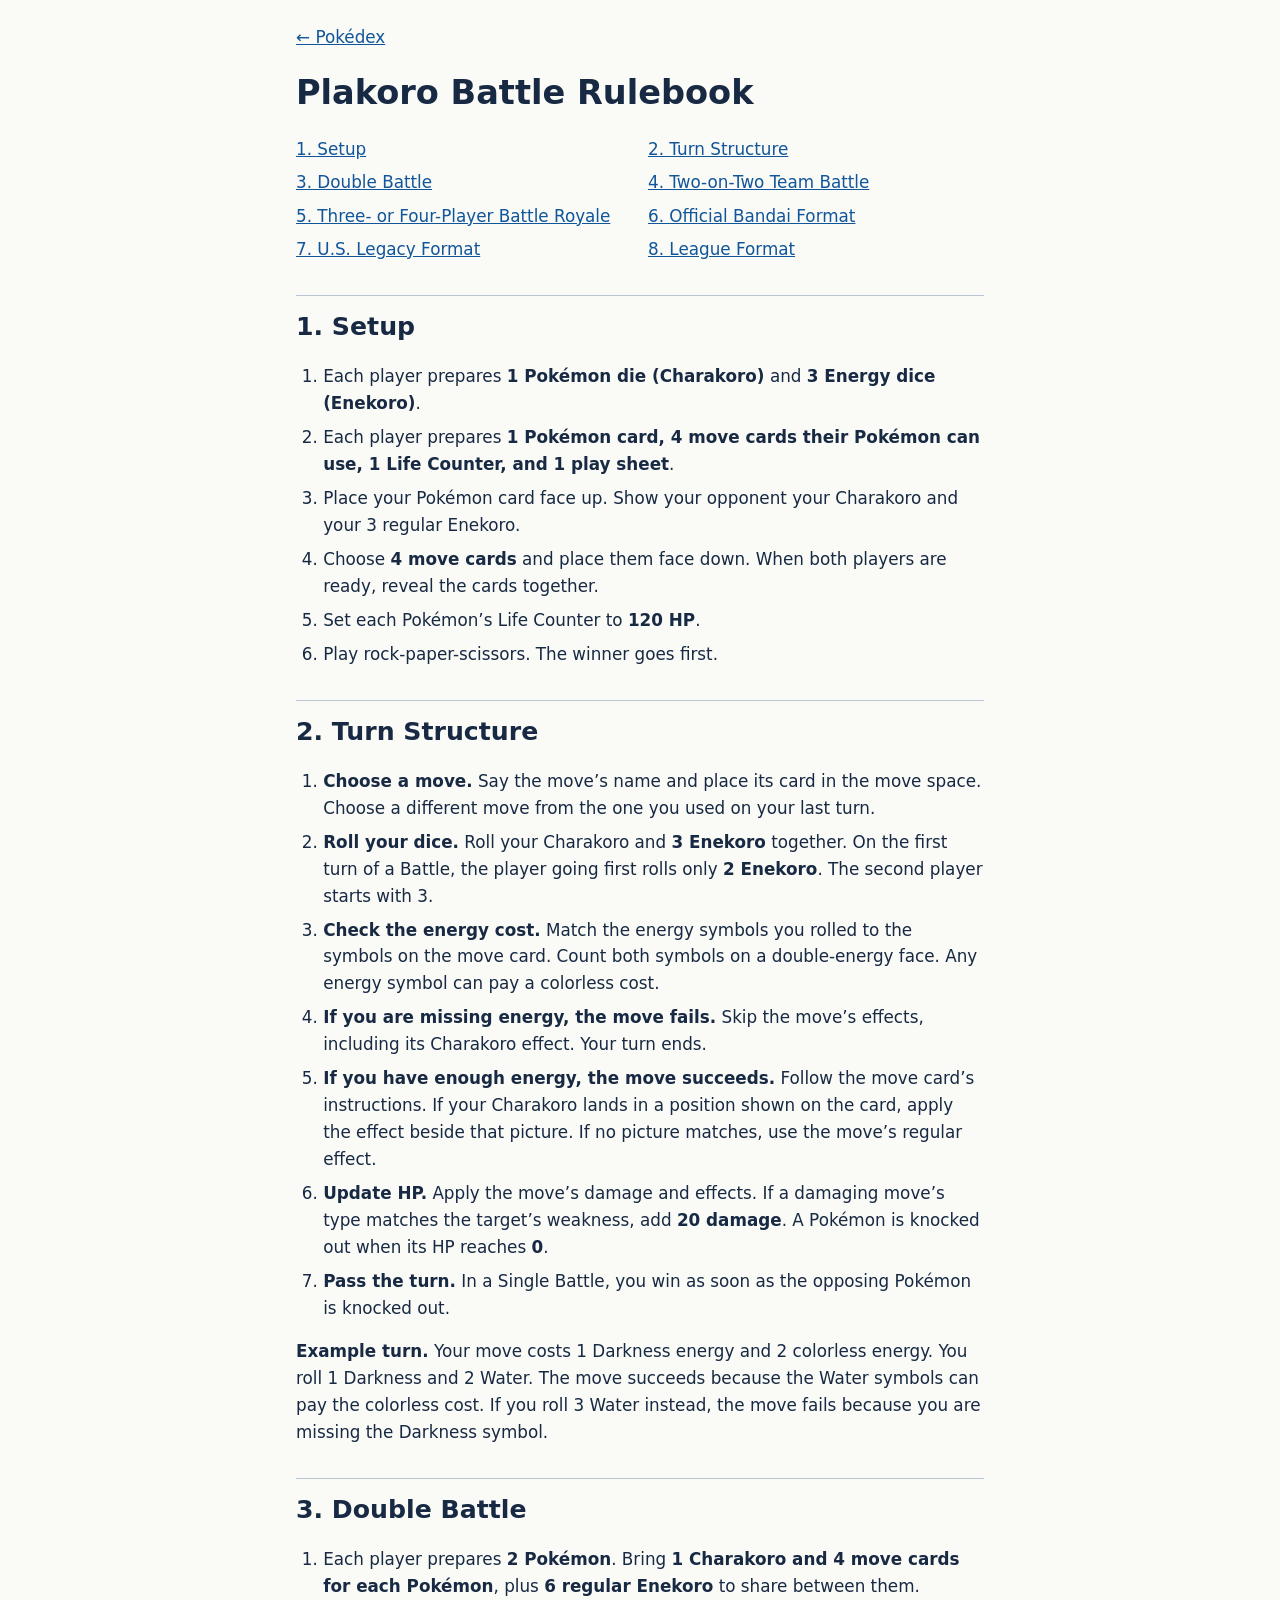
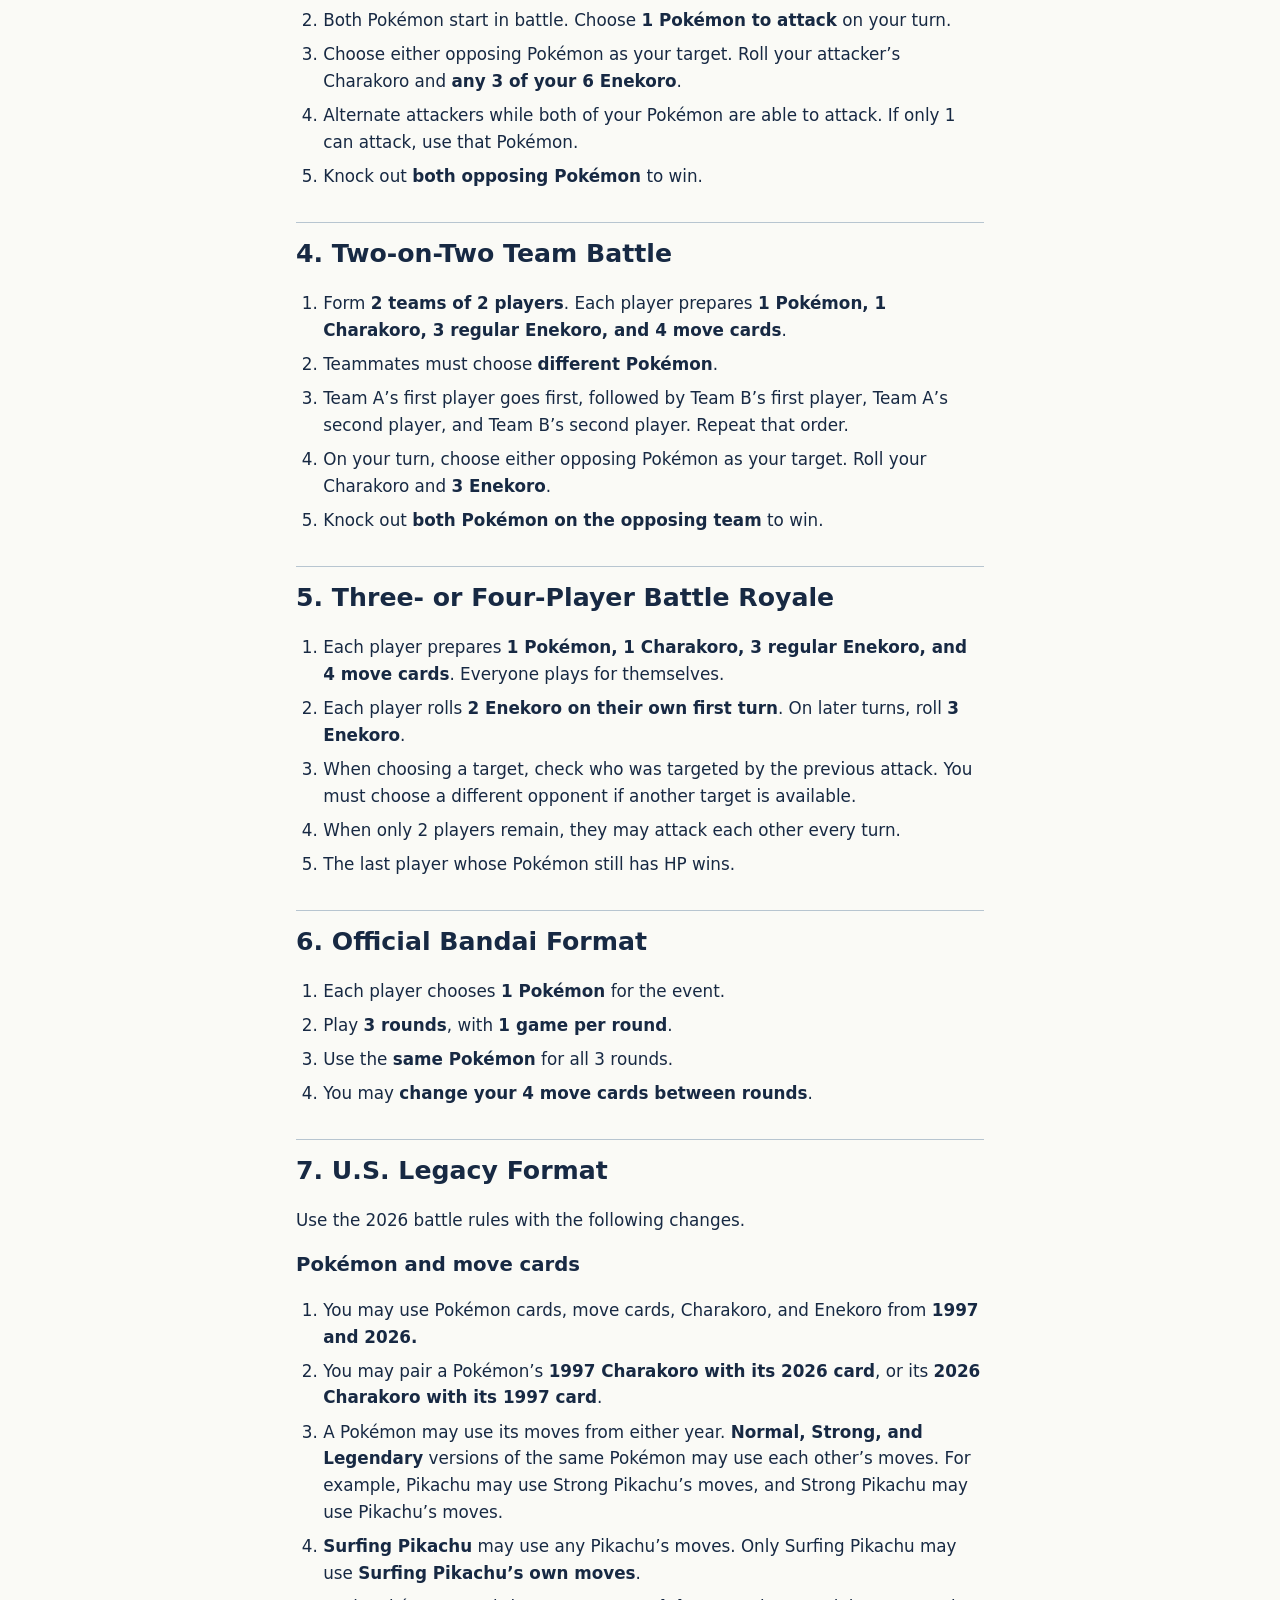
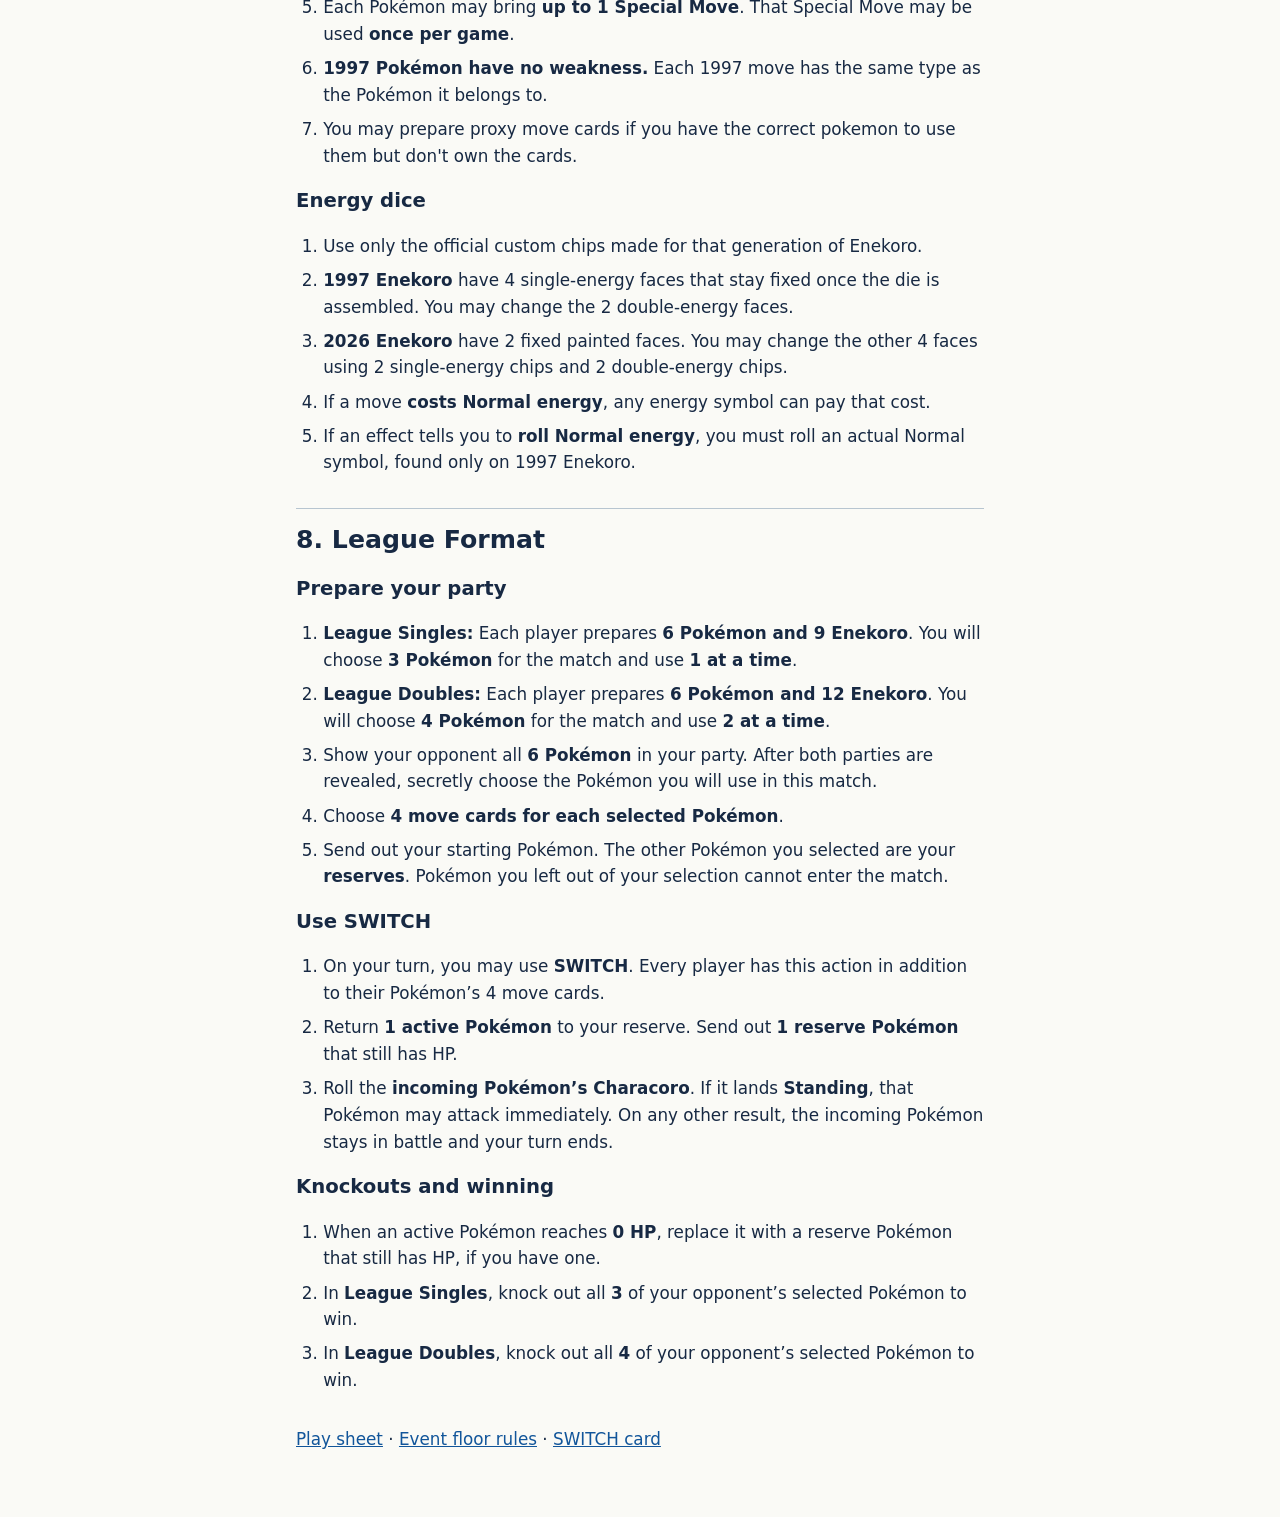
==== rules.html @ 81e7635b "Publish the edited Plakoro Battle Rulebook" ====
<!doctype html>
<html lang="en"><head><meta charset="utf-8"><meta name="viewport" content="width=device-width,initial-scale=1"><title>Plakoro Battle Rulebook</title>
<style>*{box-sizing:border-box}body{margin:0;color:#172943;background:#fafaf6;font:1.05rem/1.6 system-ui,sans-serif}main{max-width:48rem;margin:auto;padding:1.5rem clamp(1rem,4vw,2.5rem) 4rem}a{color:#11559a}nav{display:grid;grid-template-columns:repeat(auto-fit,minmax(14rem,1fr));gap:.4rem 1rem}h1,h2,h3{line-height:1.2}h2{border-top:1px solid #b7c5d0;padding-top:1rem;margin-top:2rem}ol{padding-left:1.7rem}li{margin:.45rem 0}footer{margin-top:2rem}</style></head><body><main>
<a href="./">← Pokédex</a>
<h1>Plakoro Battle Rulebook</h1>
<nav aria-label="Contents"><a href="#setup">1. Setup</a>
<a href="#turn">2. Turn Structure</a>
<a href="#double">3. Double Battle</a>
<a href="#team">4. Two-on-Two Team Battle</a>
<a href="#royale">5. Three- or Four-Player Battle Royale</a>
<a href="#official">6. Official Bandai Format</a>
<a href="#legacy">7. U.S. Legacy Format</a>
<a href="#league">8. League Format</a></nav>
<h2 id="setup">1. Setup</h2>
<ol>
<li>Each player prepares <strong>1 Pokémon die (Charakoro)</strong> and <strong>3 Energy dice (Enekoro)</strong>.</li>
<li>Each player prepares <strong>1 Pokémon card, 4 move cards their Pokémon can use, 1 Life Counter, and 1 play sheet</strong>.</li>
<li>Place your Pokémon card face up. Show your opponent your Charakoro and your 3 regular Enekoro.</li>
<li>Choose <strong>4 move cards</strong> and place them face down. When both players are ready, reveal the cards together.</li>
<li>Set each Pokémon’s Life Counter to <strong>120 HP</strong>.</li>
<li>Play rock-paper-scissors. The winner goes first.</li>
</ol>
<h2 id="turn">2. Turn Structure</h2>
<ol>
<li><strong>Choose a move.</strong> Say the move’s name and place its card in the move space. Choose a different move from the one you used on your last turn.</li>
<li><strong>Roll your dice.</strong> Roll your Charakoro and <strong>3 Enekoro</strong> together. On the first turn of a Battle, the player going first rolls only <strong>2 Enekoro</strong>. The second player starts with 3.</li>
<li><strong>Check the energy cost.</strong> Match the energy symbols you rolled to the symbols on the move card. Count both symbols on a double-energy face. Any energy symbol can pay a colorless cost.</li>
<li><strong>If you are missing energy, the move fails.</strong> Skip the move’s effects, including its Charakoro effect. Your turn ends.</li>
<li><strong>If you have enough energy, the move succeeds.</strong> Follow the move card’s instructions. If your Charakoro lands in a position shown on the card, apply the effect beside that picture. If no picture matches, use the move’s regular effect.</li>
<li><strong>Update HP.</strong> Apply the move’s damage and effects. If a damaging move’s type matches the target’s weakness, add <strong>20 damage</strong>. A Pokémon is knocked out when its HP reaches <strong>0</strong>.</li>
<li><strong>Pass the turn.</strong> In a Single Battle, you win as soon as the opposing Pokémon is knocked out.</li>
</ol>
<p><strong>Example turn.</strong> Your move costs 1 Darkness energy and 2 colorless energy. You roll 1 Darkness and 2 Water. The move succeeds because the Water symbols can pay the colorless cost. If you roll 3 Water instead, the move fails because you are missing the Darkness symbol.</p>
<h2 id="double">3. Double Battle</h2>
<ol>
<li>Each player prepares <strong>2 Pokémon</strong>. Bring <strong>1 Charakoro and 4 move cards for each Pokémon</strong>, plus <strong>6 regular Enekoro</strong> to share between them.</li>
<li>Both Pokémon start in battle. Choose <strong>1 Pokémon to attack</strong> on your turn.</li>
<li>Choose either opposing Pokémon as your target. Roll your attacker’s Charakoro and <strong>any 3 of your 6 Enekoro</strong>.</li>
<li>Alternate attackers while both of your Pokémon are able to attack. If only 1 can attack, use that Pokémon.</li>
<li>Knock out <strong>both opposing Pokémon</strong> to win.</li>
</ol>
<h2 id="team">4. Two-on-Two Team Battle</h2>
<ol>
<li>Form <strong>2 teams of 2 players</strong>. Each player prepares <strong>1 Pokémon, 1 Charakoro, 3 regular Enekoro, and 4 move cards</strong>.</li>
<li>Teammates must choose <strong>different Pokémon</strong>.</li>
<li>Team A’s first player goes first, followed by Team B’s first player, Team A’s second player, and Team B’s second player. Repeat that order.</li>
<li>On your turn, choose either opposing Pokémon as your target. Roll your Charakoro and <strong>3 Enekoro</strong>.</li>
<li>Knock out <strong>both Pokémon on the opposing team</strong> to win.</li>
</ol>
<h2 id="royale">5. Three- or Four-Player Battle Royale</h2>
<ol>
<li>Each player prepares <strong>1 Pokémon, 1 Charakoro, 3 regular Enekoro, and 4 move cards</strong>. Everyone plays for themselves.</li>
<li>Each player rolls <strong>2 Enekoro on their own first turn</strong>. On later turns, roll <strong>3 Enekoro</strong>.</li>
<li>When choosing a target, check who was targeted by the previous attack. You must choose a different opponent if another target is available.</li>
<li>When only 2 players remain, they may attack each other every turn.</li>
<li>The last player whose Pokémon still has HP wins.</li>
</ol>
<h2 id="official">6. Official Bandai Format</h2>
<ol>
<li>Each player chooses <strong>1 Pokémon</strong> for the event.</li>
<li>Play <strong>3 rounds</strong>, with <strong>1 game per round</strong>.</li>
<li>Use the <strong>same Pokémon</strong> for all 3 rounds.</li>
<li>You may <strong>change your 4 move cards between rounds</strong>.</li>
</ol>
<h2 id="legacy">7. U.S. Legacy Format</h2>
<p>Use the 2026 battle rules with the following changes.</p>
<h3>Pokémon and move cards</h3>
<ol>
<li>You may use Pokémon cards, move cards, Charakoro, and Enekoro from <strong>1997 and 2026.</strong></li>
<li>You may pair a Pokémon’s <strong>1997 Charakoro with its 2026 card</strong>, or its <strong>2026 Charakoro with its 1997 card</strong>.</li>
<li>A Pokémon may use its moves from either year. <strong>Normal, Strong, and Legendary</strong> versions of the same Pokémon may use each other’s moves. For example, Pikachu may use Strong Pikachu’s moves, and Strong Pikachu may use Pikachu’s moves.</li>
<li><strong>Surfing Pikachu</strong> may use any Pikachu’s moves. Only Surfing Pikachu may use <strong>Surfing Pikachu’s own moves</strong>.</li>
<li>Each Pokémon may bring <strong>up to 1 Special Move</strong>. That Special Move may be used <strong>once per game</strong>.</li>
<li><strong>1997 Pokémon have no weakness.</strong> Each 1997 move has the same type as the Pokémon it belongs to.</li>
<li>You may prepare proxy move cards if you have the correct pokemon to use them but don't own the cards.</li>
</ol>
<h3>Energy dice</h3>
<ol>
<li>Use only the official custom chips made for that generation of Enekoro.</li>
<li><strong>1997 Enekoro</strong> have 4 single-energy faces that stay fixed once the die is assembled. You may change the 2 double-energy faces.</li>
<li><strong>2026 Enekoro</strong> have 2 fixed painted faces. You may change the other 4 faces using 2 single-energy chips and 2 double-energy chips.</li>
<li>If a move <strong>costs Normal energy</strong>, any energy symbol can pay that cost.</li>
<li>If an effect tells you to <strong>roll Normal energy</strong>, you must roll an actual Normal symbol, found only on 1997 Enekoro.</li>
</ol>
<h2 id="league">8. League Format</h2>
<h3>Prepare your party</h3>
<ol>
<li><strong>League Singles:</strong> Each player prepares <strong>6 Pokémon and 9 Enekoro</strong>. You will choose <strong>3 Pokémon</strong> for the match and use <strong>1 at a time</strong>.</li>
<li><strong>League Doubles:</strong> Each player prepares <strong>6 Pokémon and 12 Enekoro</strong>. You will choose <strong>4 Pokémon</strong> for the match and use <strong>2 at a time</strong>.</li>
<li>Show your opponent all <strong>6 Pokémon</strong> in your party. After both parties are revealed, secretly choose the Pokémon you will use in this match.</li>
<li>Choose <strong>4 move cards for each selected Pokémon</strong>.</li>
<li>Send out your starting Pokémon. The other Pokémon you selected are your <strong>reserves</strong>. Pokémon you left out of your selection cannot enter the match.</li>
</ol>
<h3>Use SWITCH</h3>
<ol>
<li>On your turn, you may use <strong>SWITCH</strong>. Every player has this action in addition to their Pokémon’s 4 move cards.</li>
<li>Return <strong>1 active Pokémon</strong> to your reserve. Send out <strong>1 reserve Pokémon</strong> that still has HP.</li>
<li>Roll the <strong>incoming Pokémon’s Characoro</strong>. If it lands <strong>Standing</strong>, that Pokémon may attack immediately. On any other result, the incoming Pokémon stays in battle and your turn ends.</li>
</ol>
<h3>Knockouts and winning</h3>
<ol>
<li>When an active Pokémon reaches <strong>0 HP</strong>, replace it with a reserve Pokémon that still has HP, if you have one.</li>
<li>In <strong>League Singles</strong>, knock out all <strong>3</strong> of your opponent’s selected Pokémon to win.</li>
<li>In <strong>League Doubles</strong>, knock out all <strong>4</strong> of your opponent’s selected Pokémon to win.</li>
</ol>
<footer><a href="./#rules/basic">Play sheet</a> · <a href="./#rules/event">Event floor rules</a> · <a href="chronicle-cards/1nWuv1-A1ZzIeFDvVi0TprXRMqS_KBGaW.png">SWITCH card</a></footer></main></body></html>
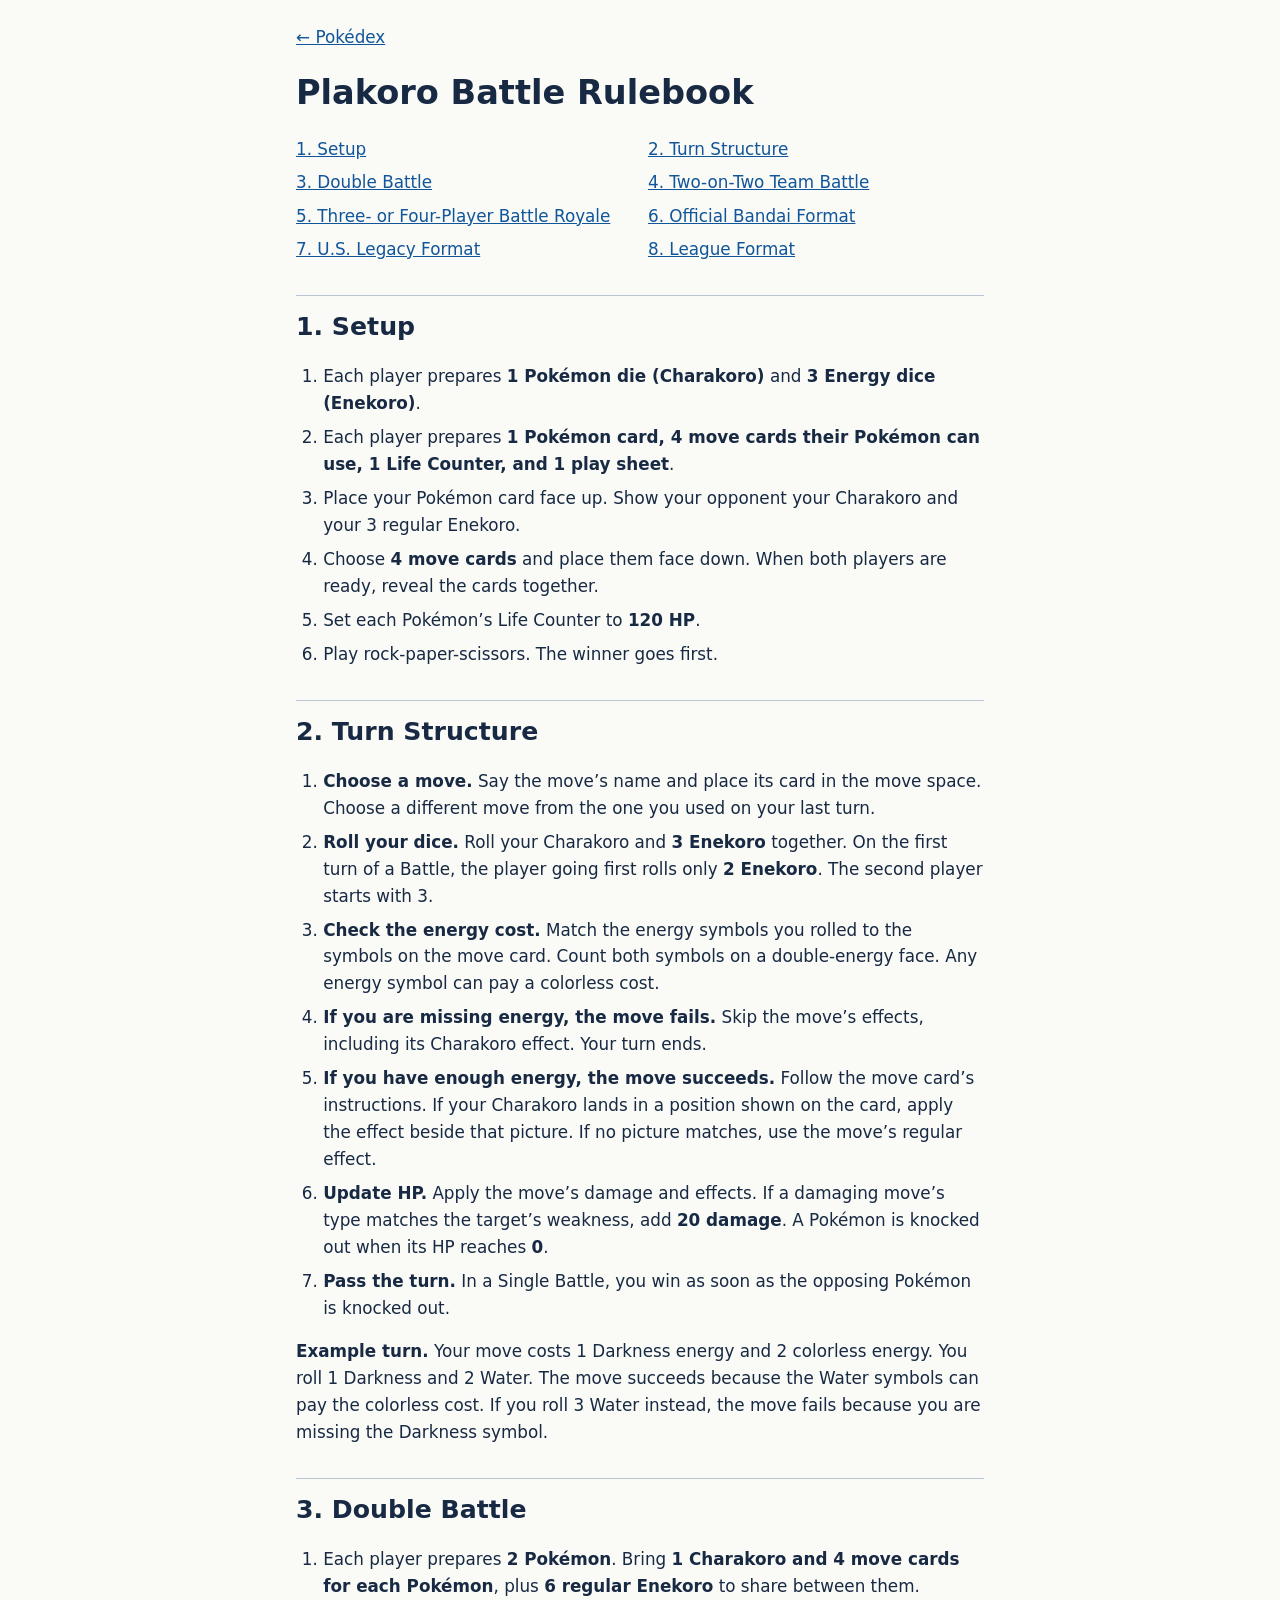
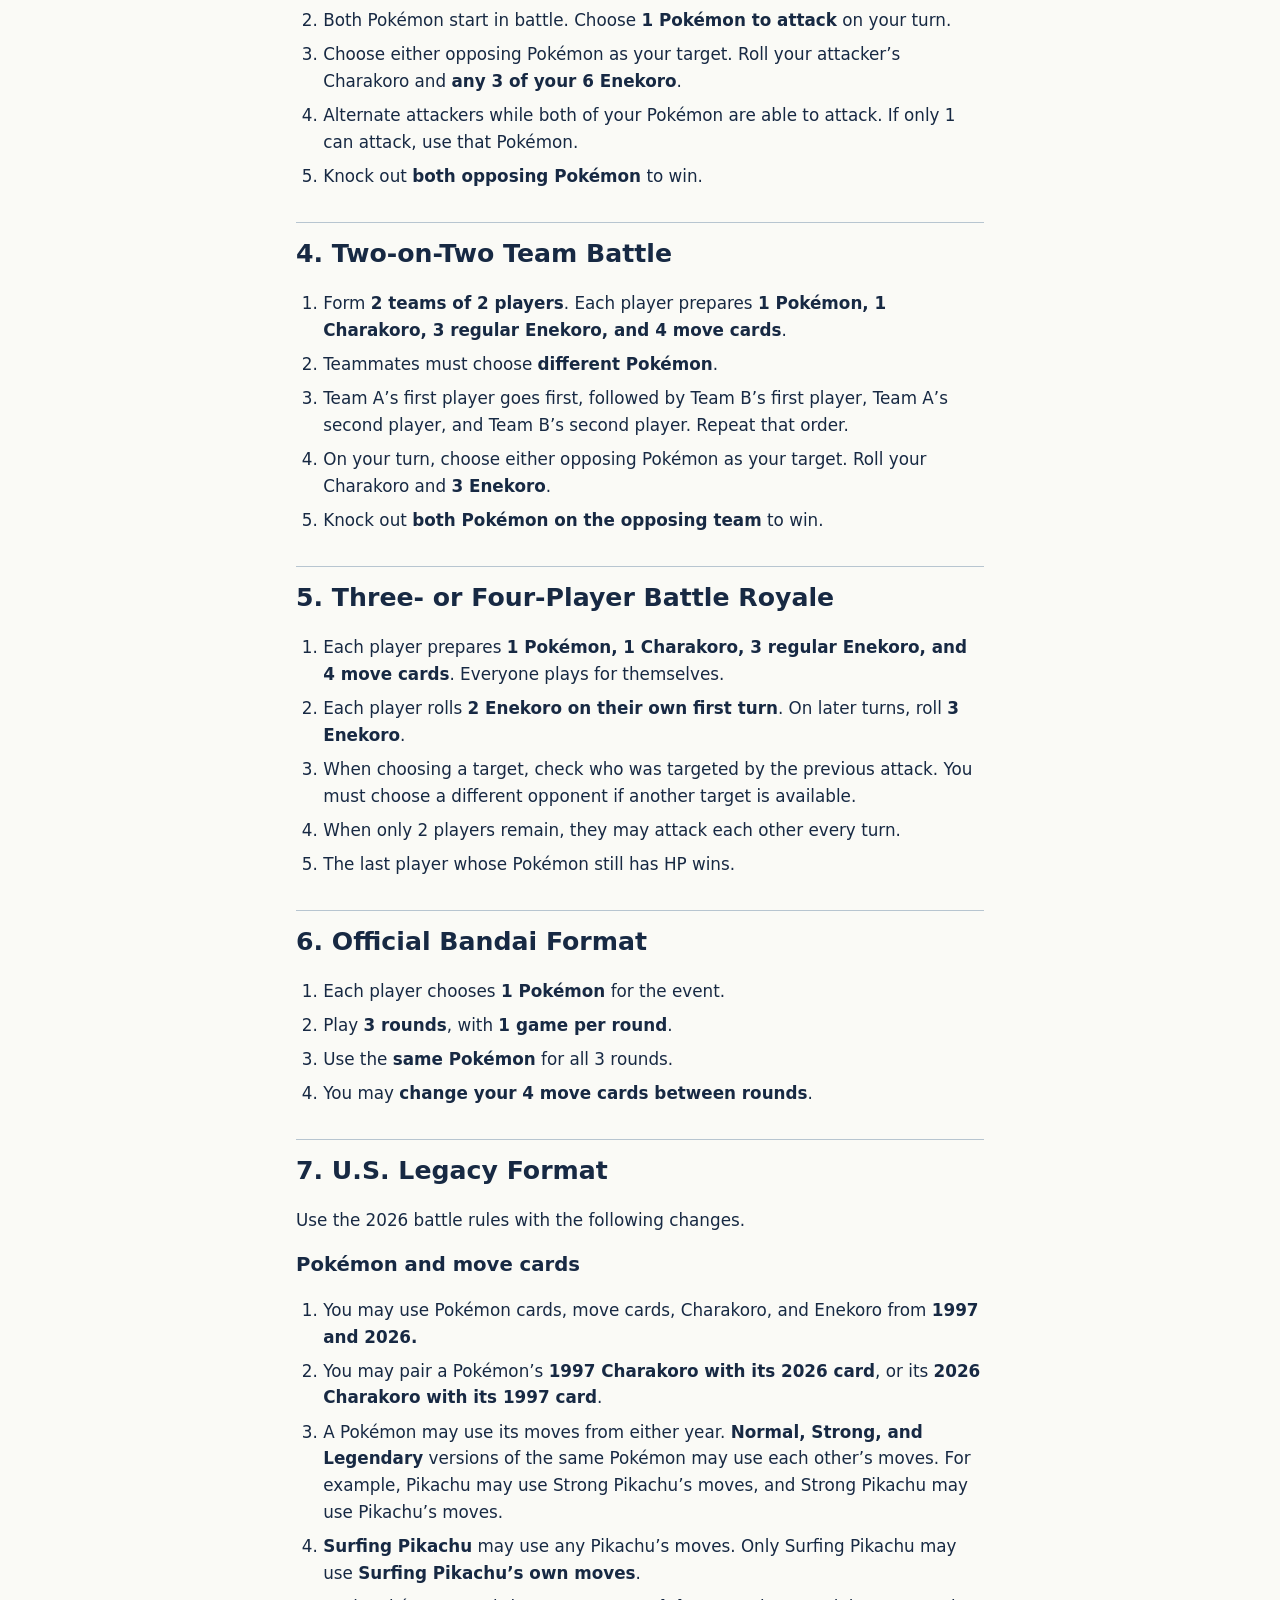
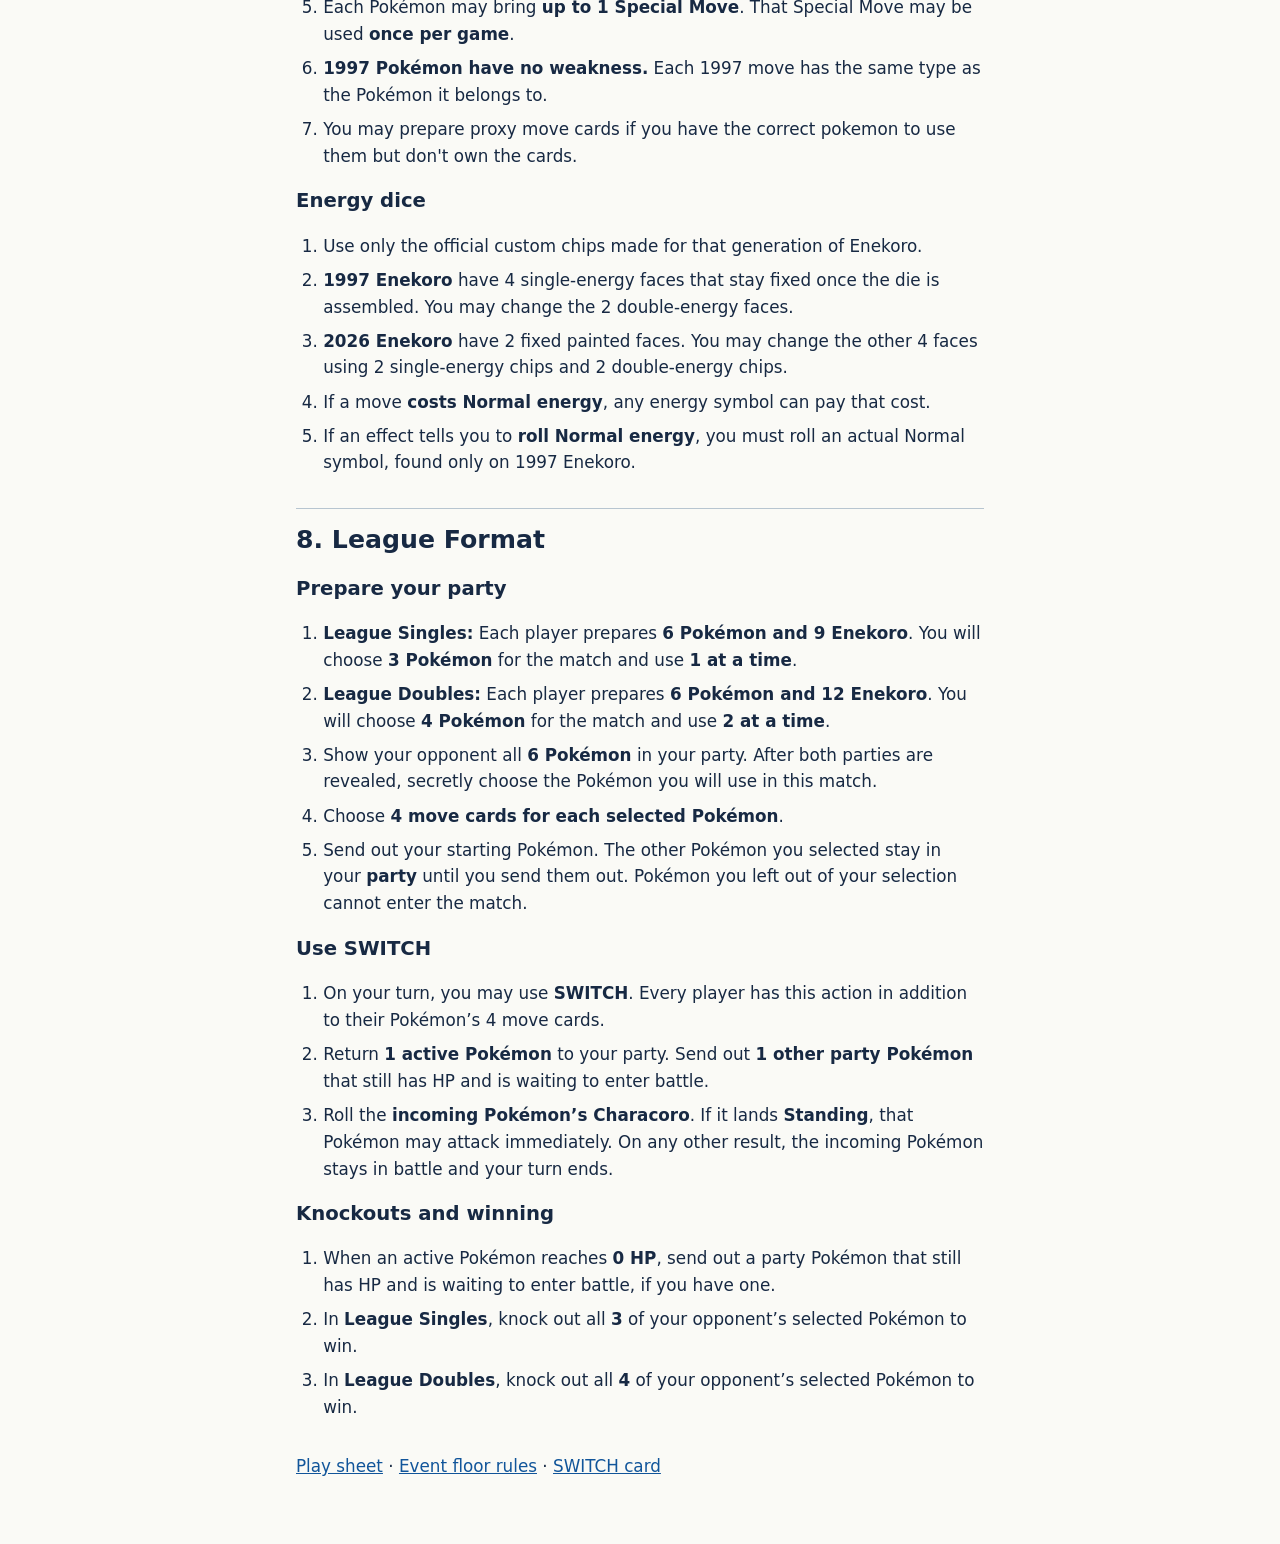
==== commit b73b6035: "Use party terminology in League rules" ====
--- a/rules.html
+++ b/rules.html
@@ -89,17 +89,17 @@
 <li><strong>League Doubles:</strong> Each player prepares <strong>6 Pokémon and 12 Enekoro</strong>. You will choose <strong>4 Pokémon</strong> for the match and use <strong>2 at a time</strong>.</li>
 <li>Show your opponent all <strong>6 Pokémon</strong> in your party. After both parties are revealed, secretly choose the Pokémon you will use in this match.</li>
 <li>Choose <strong>4 move cards for each selected Pokémon</strong>.</li>
-<li>Send out your starting Pokémon. The other Pokémon you selected are your <strong>reserves</strong>. Pokémon you left out of your selection cannot enter the match.</li>
+<li>Send out your starting Pokémon. The other Pokémon you selected stay in your <strong>party</strong> until you send them out. Pokémon you left out of your selection cannot enter the match.</li>
 </ol>
 <h3>Use SWITCH</h3>
 <ol>
 <li>On your turn, you may use <strong>SWITCH</strong>. Every player has this action in addition to their Pokémon’s 4 move cards.</li>
-<li>Return <strong>1 active Pokémon</strong> to your reserve. Send out <strong>1 reserve Pokémon</strong> that still has HP.</li>
+<li>Return <strong>1 active Pokémon</strong> to your party. Send out <strong>1 other party Pokémon</strong> that still has HP and is waiting to enter battle.</li>
 <li>Roll the <strong>incoming Pokémon’s Characoro</strong>. If it lands <strong>Standing</strong>, that Pokémon may attack immediately. On any other result, the incoming Pokémon stays in battle and your turn ends.</li>
 </ol>
 <h3>Knockouts and winning</h3>
 <ol>
-<li>When an active Pokémon reaches <strong>0 HP</strong>, replace it with a reserve Pokémon that still has HP, if you have one.</li>
+<li>When an active Pokémon reaches <strong>0 HP</strong>, send out a party Pokémon that still has HP and is waiting to enter battle, if you have one.</li>
 <li>In <strong>League Singles</strong>, knock out all <strong>3</strong> of your opponent’s selected Pokémon to win.</li>
 <li>In <strong>League Doubles</strong>, knock out all <strong>4</strong> of your opponent’s selected Pokémon to win.</li>
 </ol>
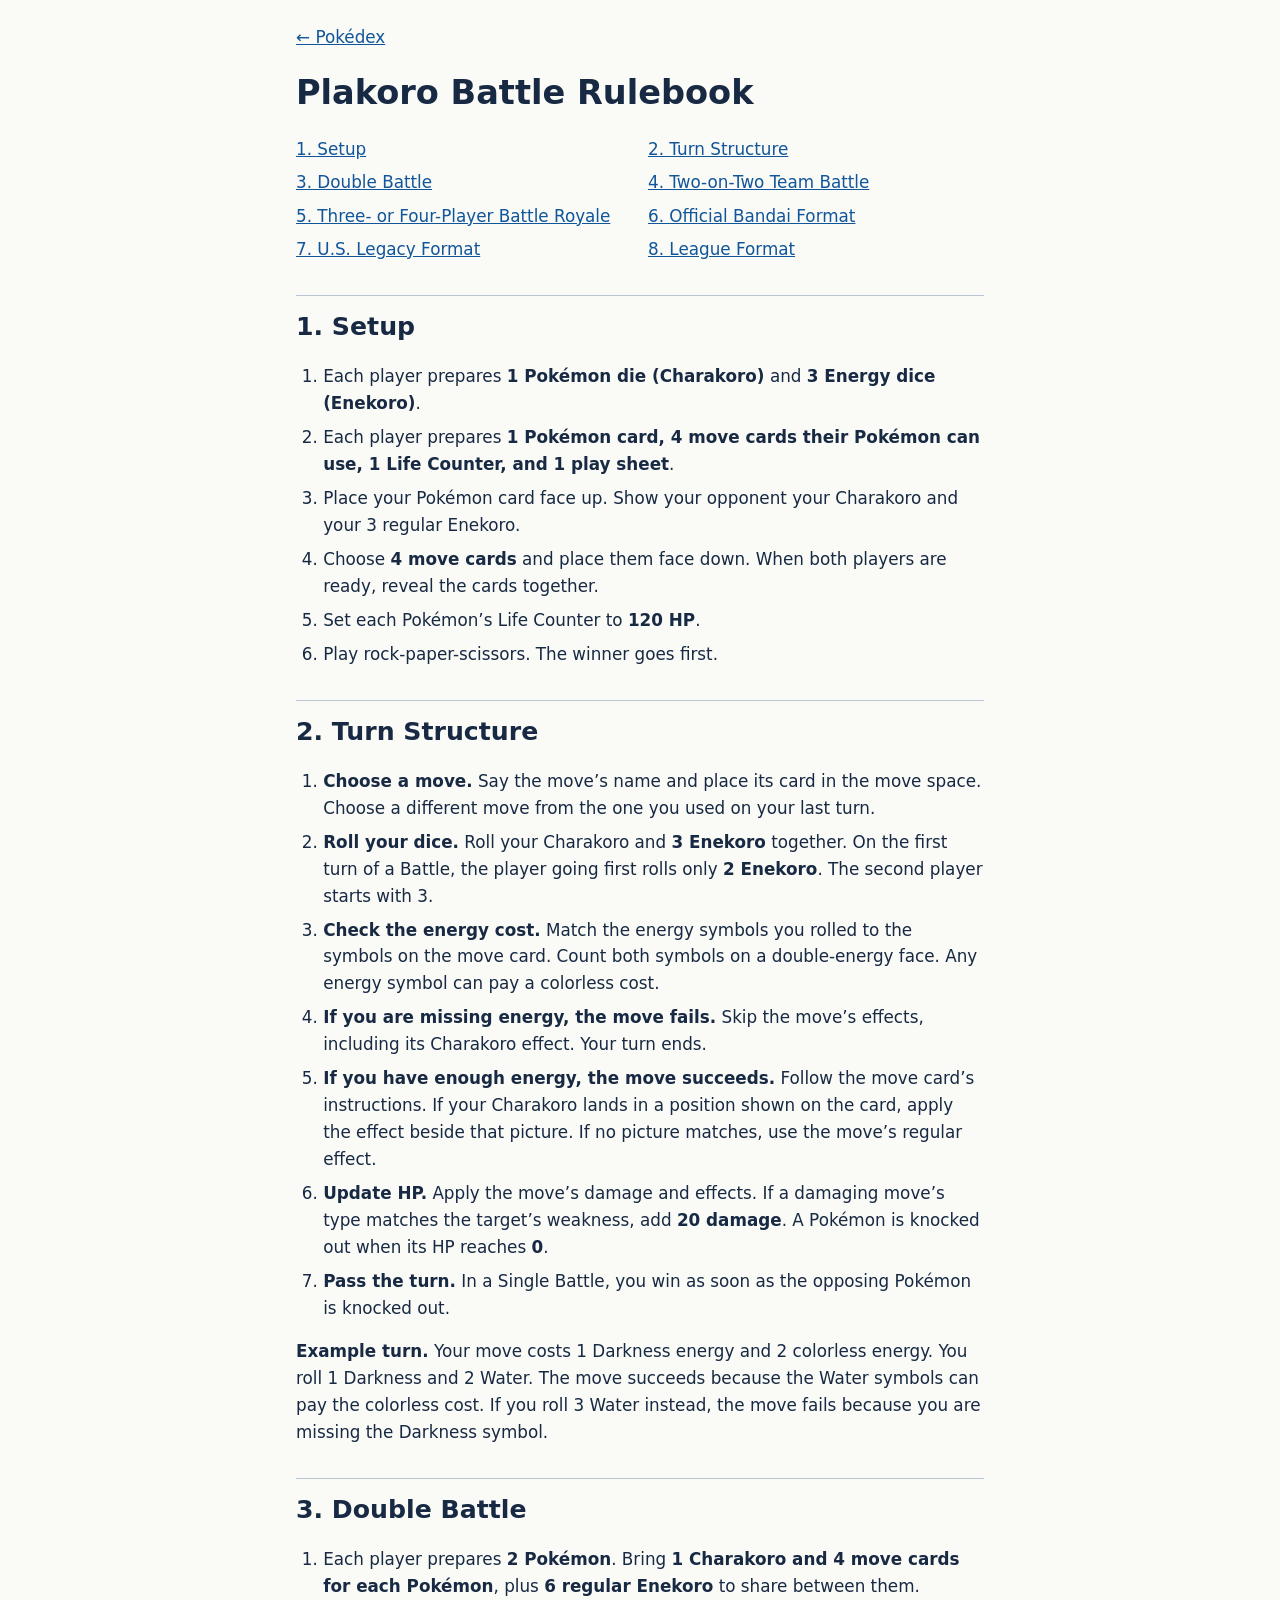
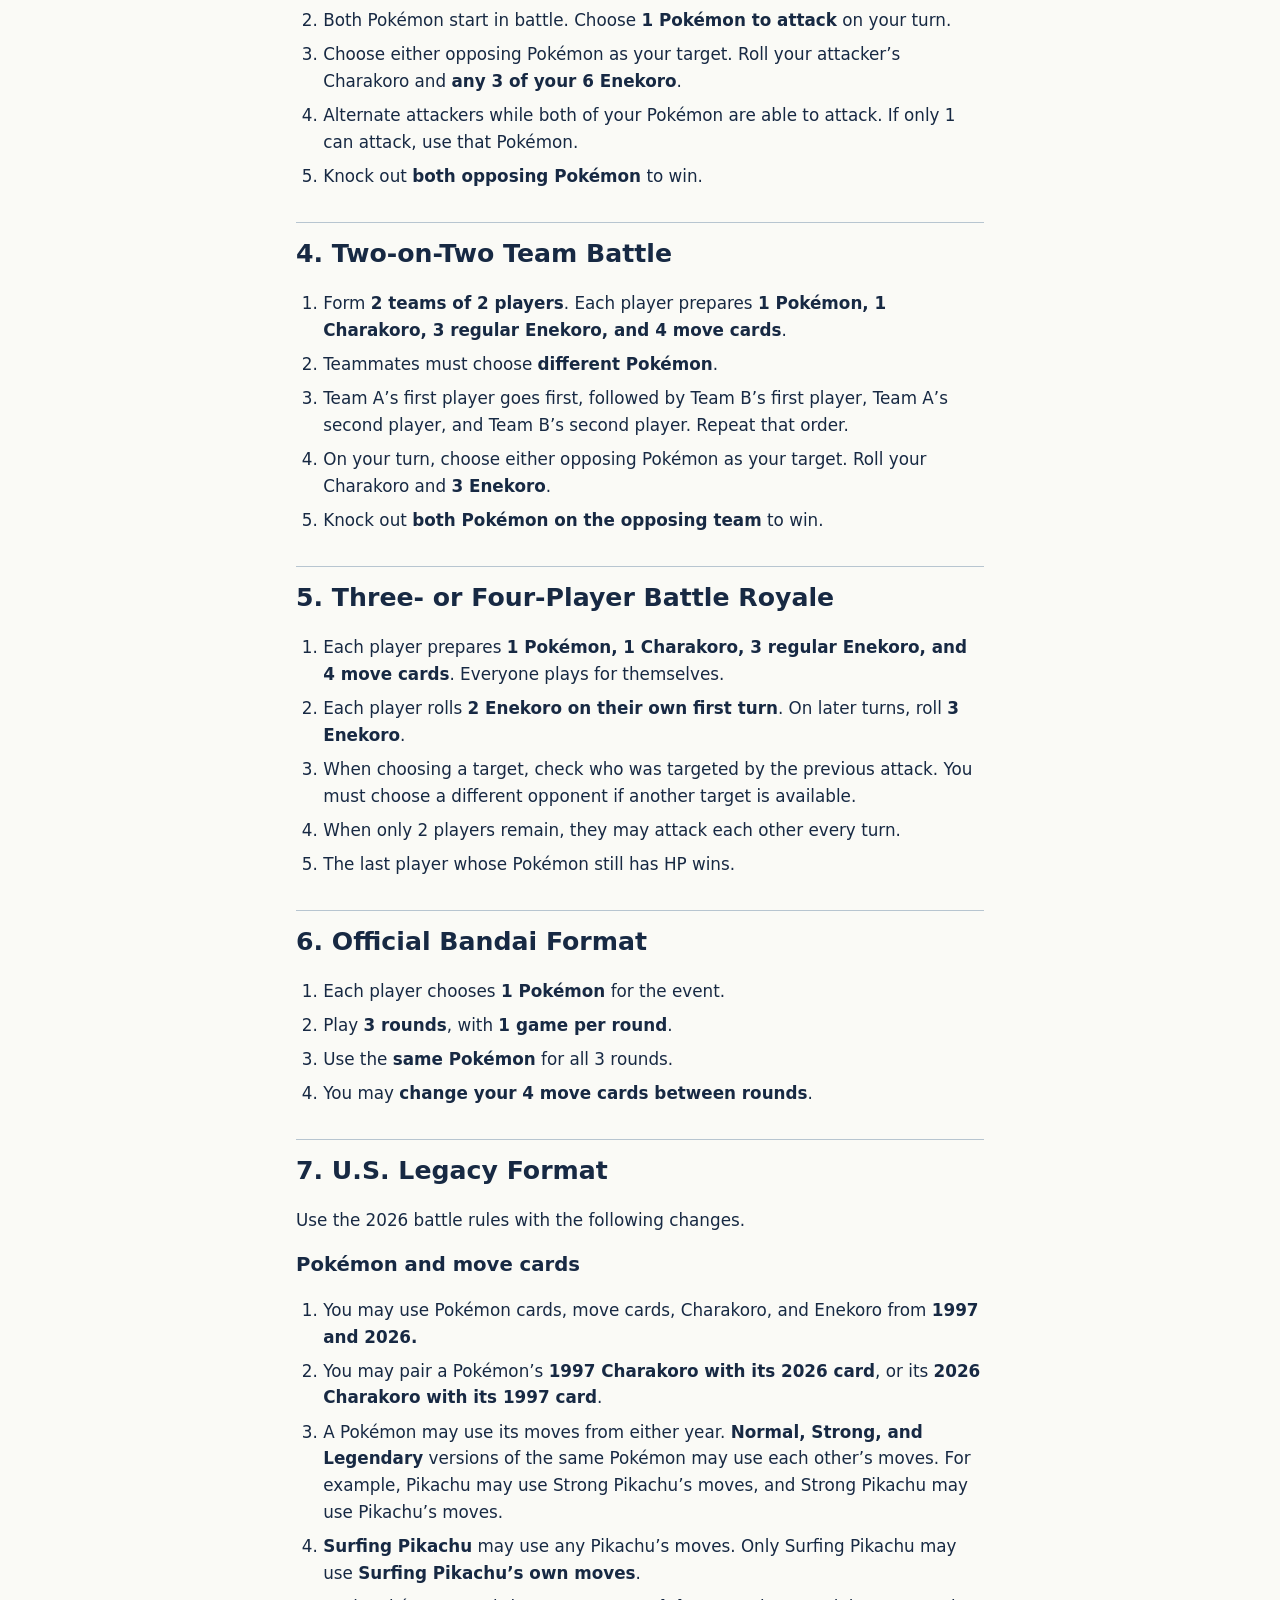
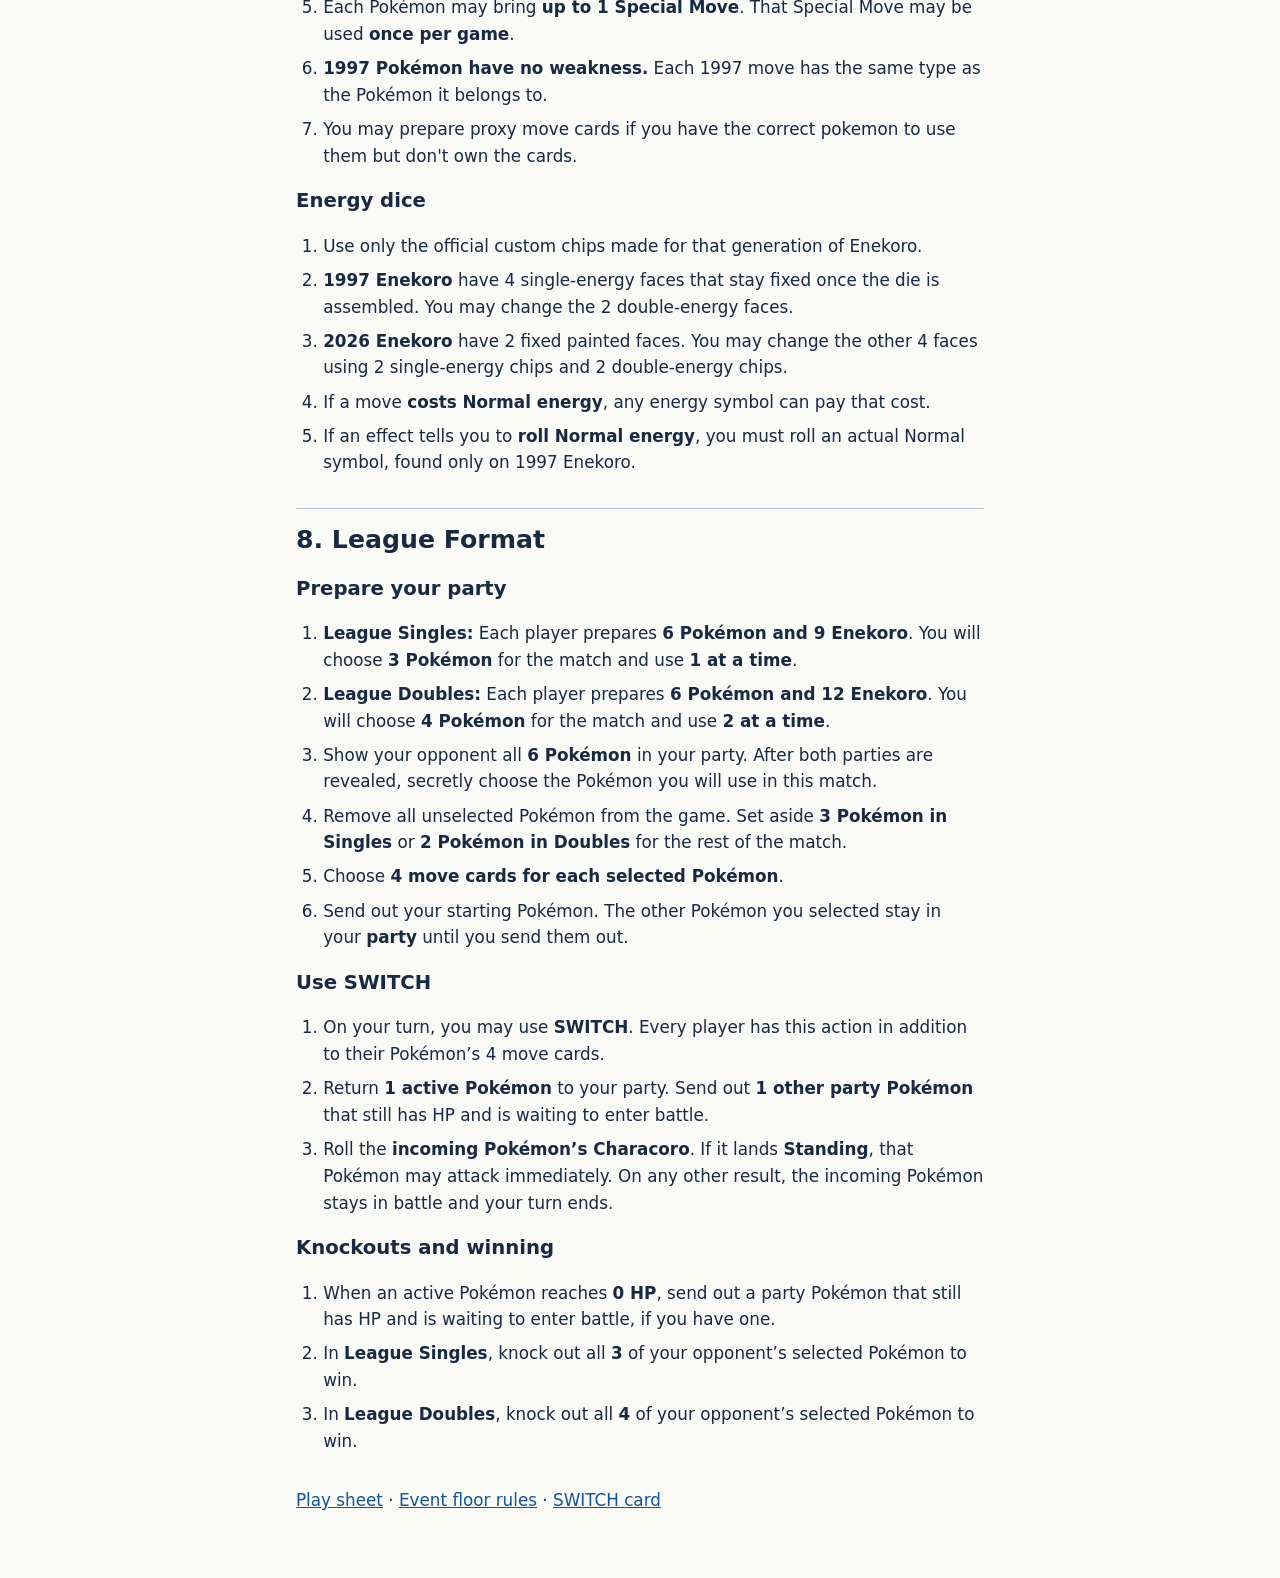
==== commit 74c30ebe: "Remove unselected Pokémon after League team selection" ====
--- a/rules.html
+++ b/rules.html
@@ -88,8 +88,9 @@
 <li><strong>League Singles:</strong> Each player prepares <strong>6 Pokémon and 9 Enekoro</strong>. You will choose <strong>3 Pokémon</strong> for the match and use <strong>1 at a time</strong>.</li>
 <li><strong>League Doubles:</strong> Each player prepares <strong>6 Pokémon and 12 Enekoro</strong>. You will choose <strong>4 Pokémon</strong> for the match and use <strong>2 at a time</strong>.</li>
 <li>Show your opponent all <strong>6 Pokémon</strong> in your party. After both parties are revealed, secretly choose the Pokémon you will use in this match.</li>
+<li>Remove all unselected Pokémon from the game. Set aside <strong>3 Pokémon in Singles</strong> or <strong>2 Pokémon in Doubles</strong> for the rest of the match.</li>
 <li>Choose <strong>4 move cards for each selected Pokémon</strong>.</li>
-<li>Send out your starting Pokémon. The other Pokémon you selected stay in your <strong>party</strong> until you send them out. Pokémon you left out of your selection cannot enter the match.</li>
+<li>Send out your starting Pokémon. The other Pokémon you selected stay in your <strong>party</strong> until you send them out.</li>
 </ol>
 <h3>Use SWITCH</h3>
 <ol>
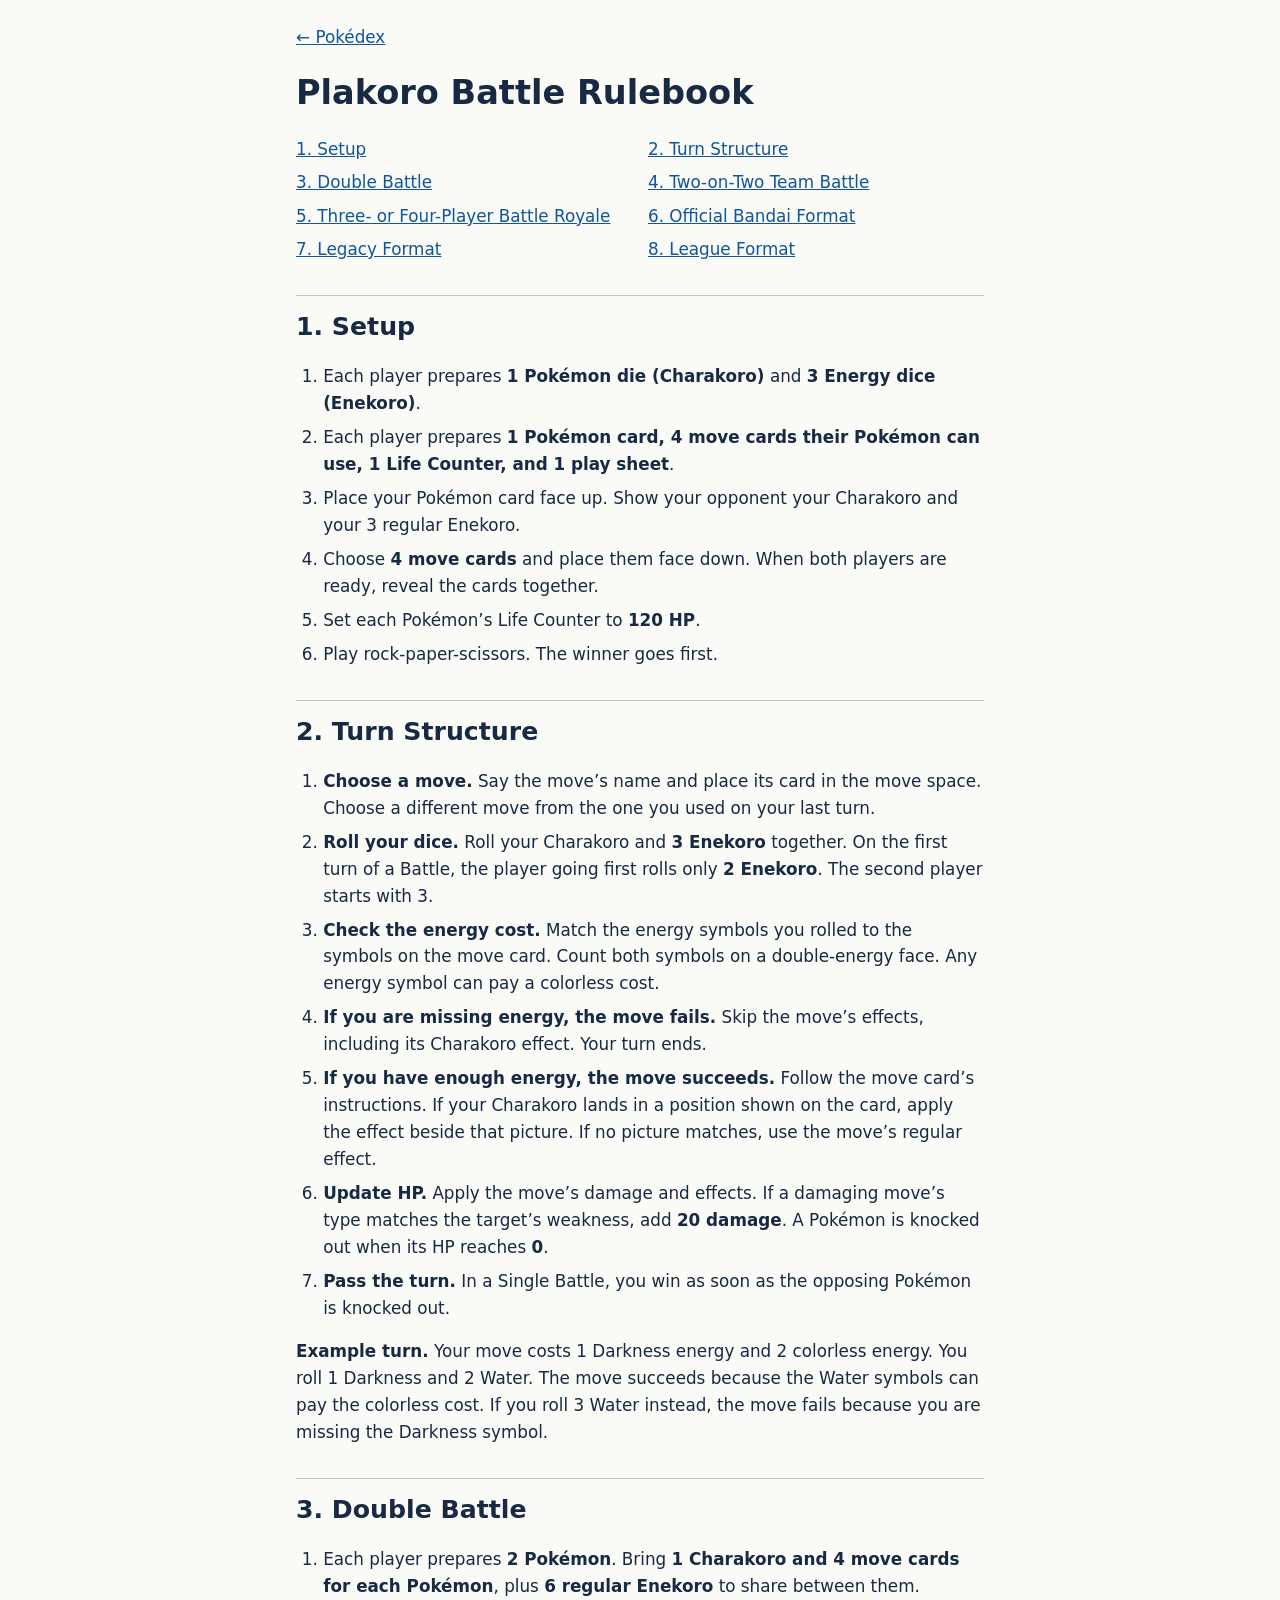
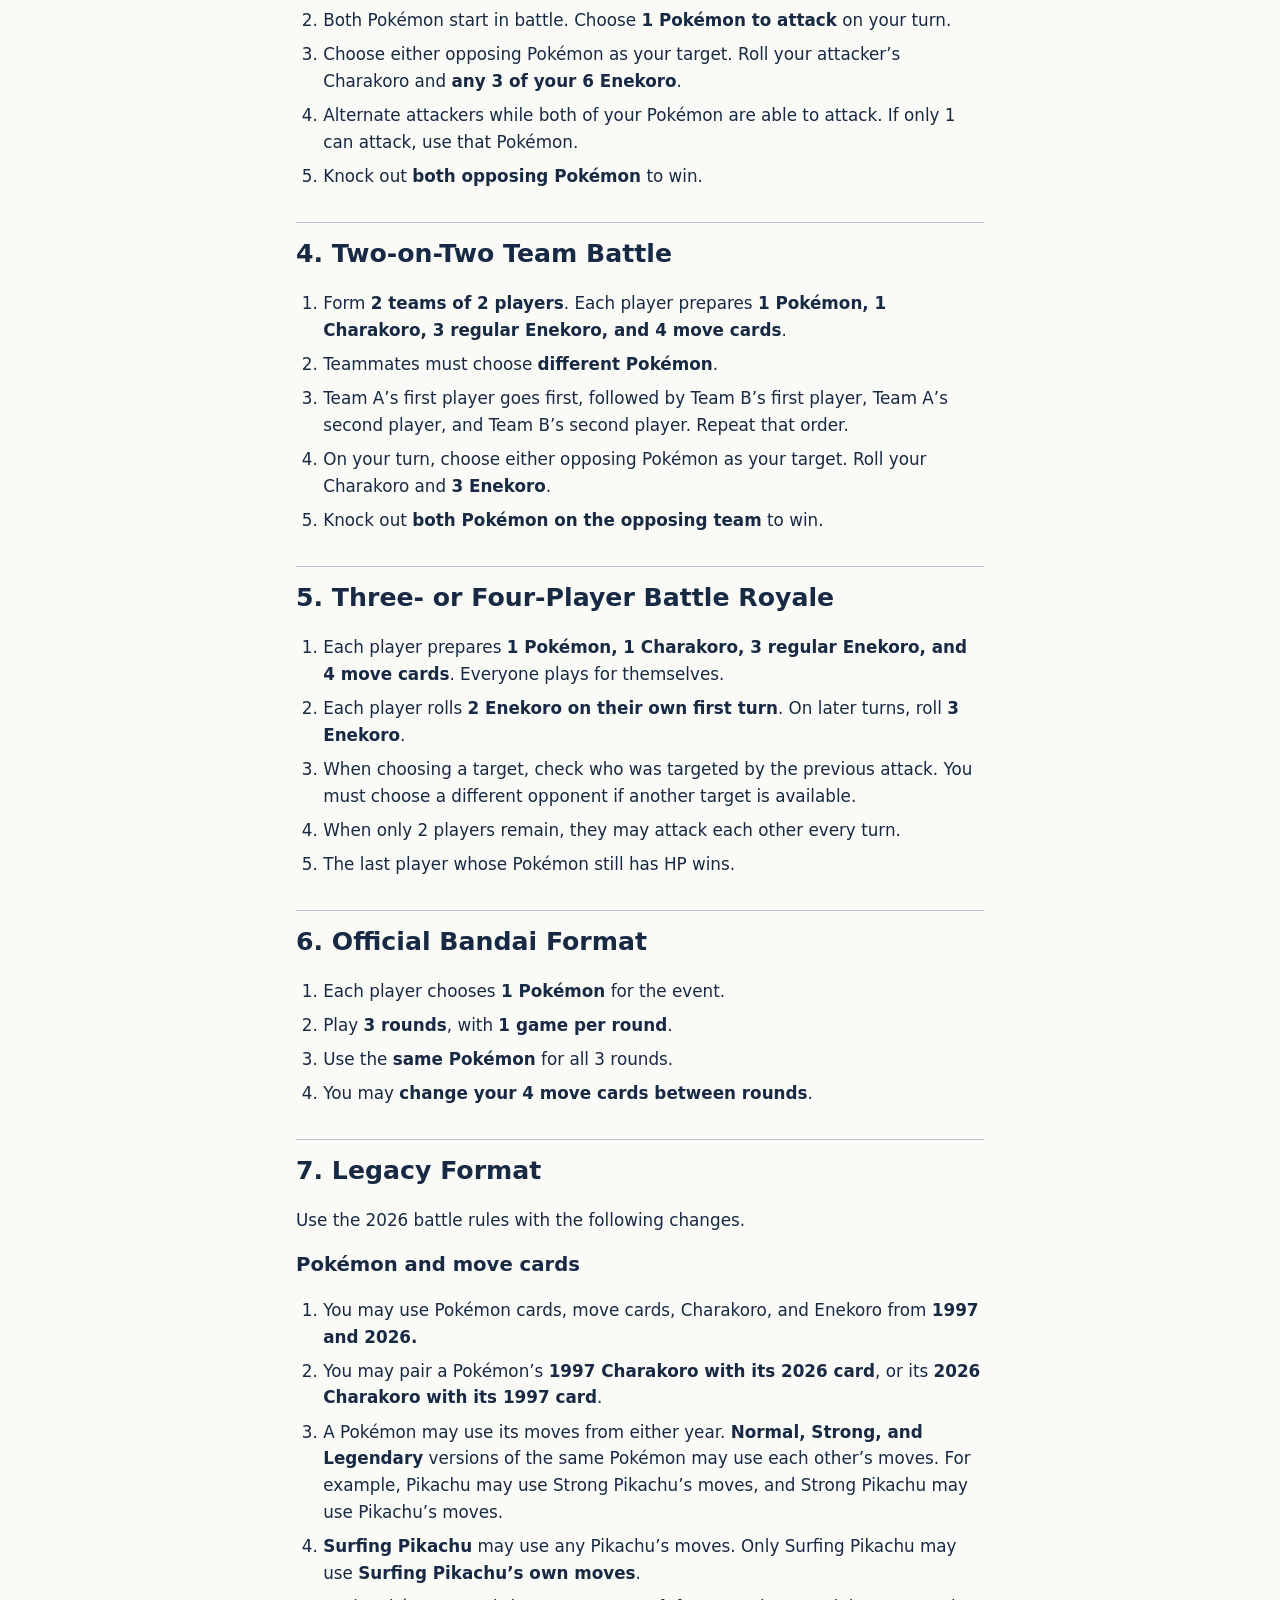
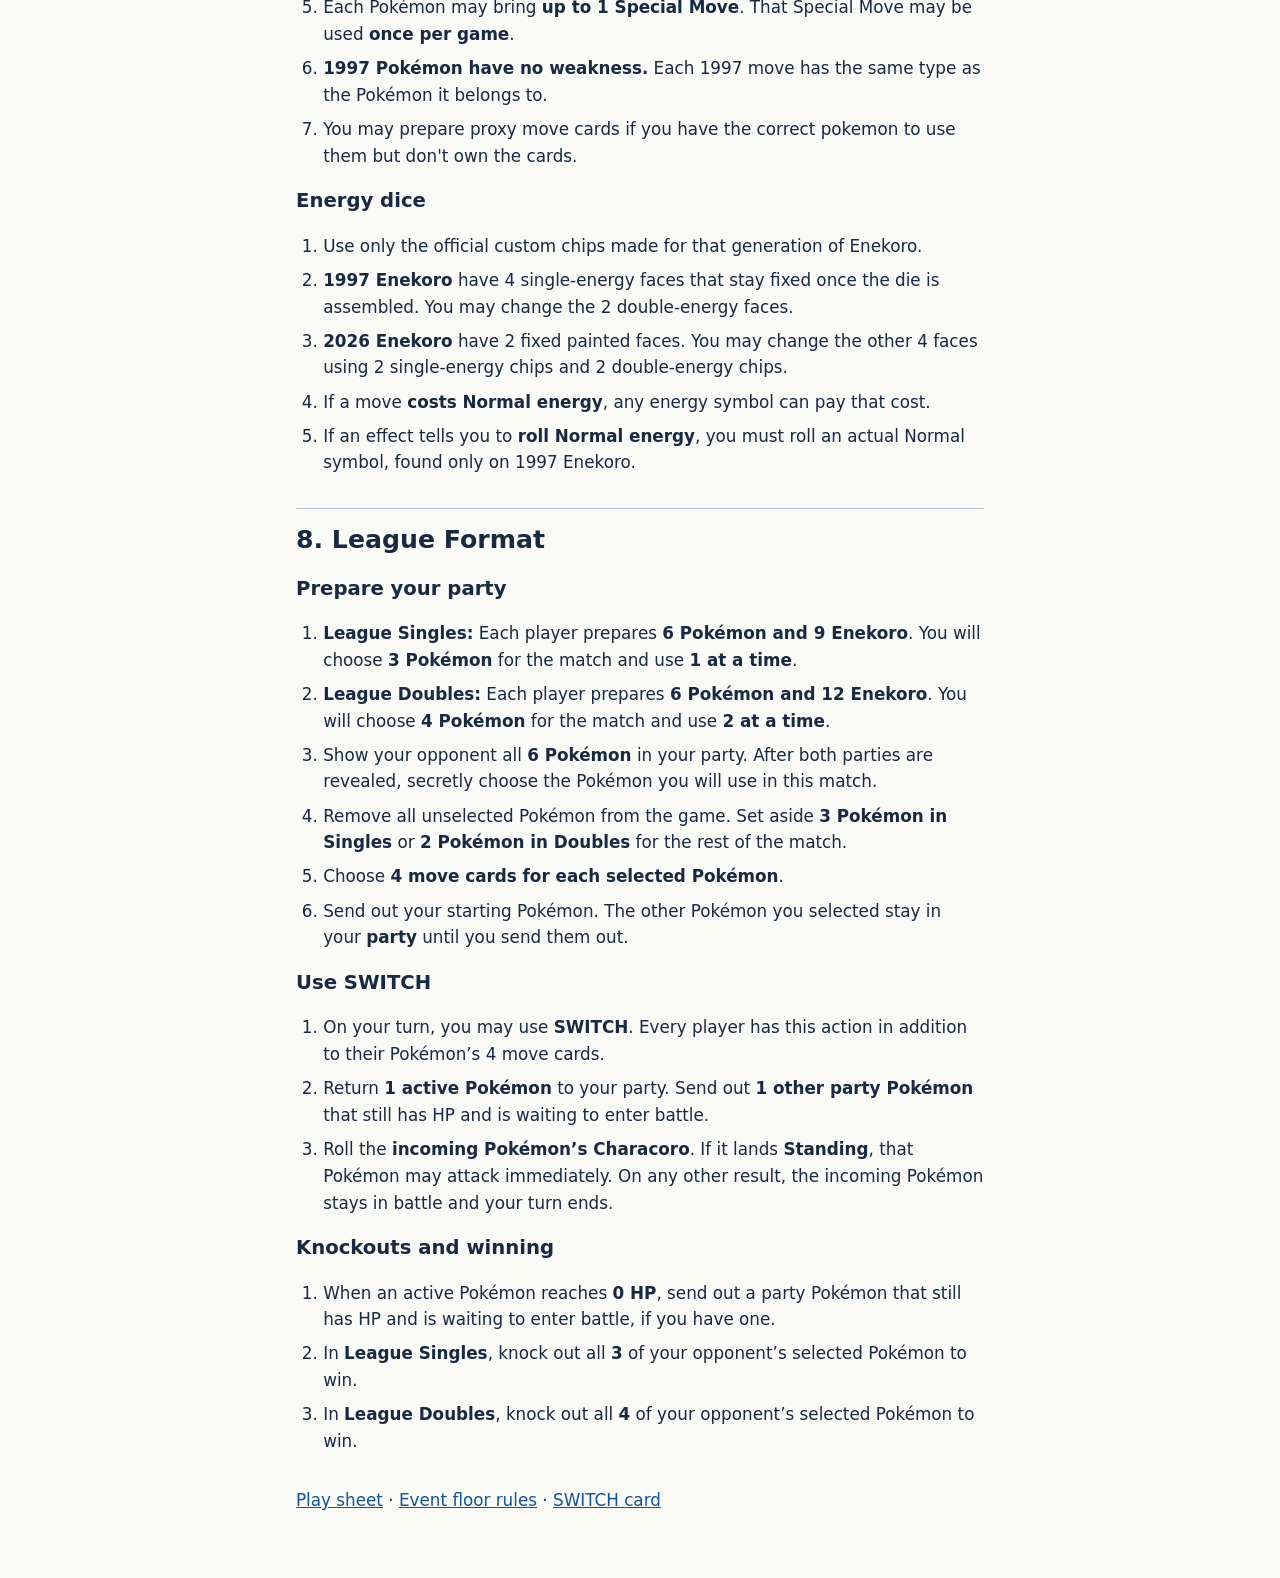
==== commit e2a7f560: "Rename rulebook section to Legacy Format" ====
--- a/rules.html
+++ b/rules.html
@@ -9,7 +9,7 @@
 <a href="#team">4. Two-on-Two Team Battle</a>
 <a href="#royale">5. Three- or Four-Player Battle Royale</a>
 <a href="#official">6. Official Bandai Format</a>
-<a href="#legacy">7. U.S. Legacy Format</a>
+<a href="#legacy">7. Legacy Format</a>
 <a href="#league">8. League Format</a></nav>
 <h2 id="setup">1. Setup</h2>
 <ol>
@@ -62,7 +62,7 @@
 <li>Use the <strong>same Pokémon</strong> for all 3 rounds.</li>
 <li>You may <strong>change your 4 move cards between rounds</strong>.</li>
 </ol>
-<h2 id="legacy">7. U.S. Legacy Format</h2>
+<h2 id="legacy">7. Legacy Format</h2>
 <p>Use the 2026 battle rules with the following changes.</p>
 <h3>Pokémon and move cards</h3>
 <ol>
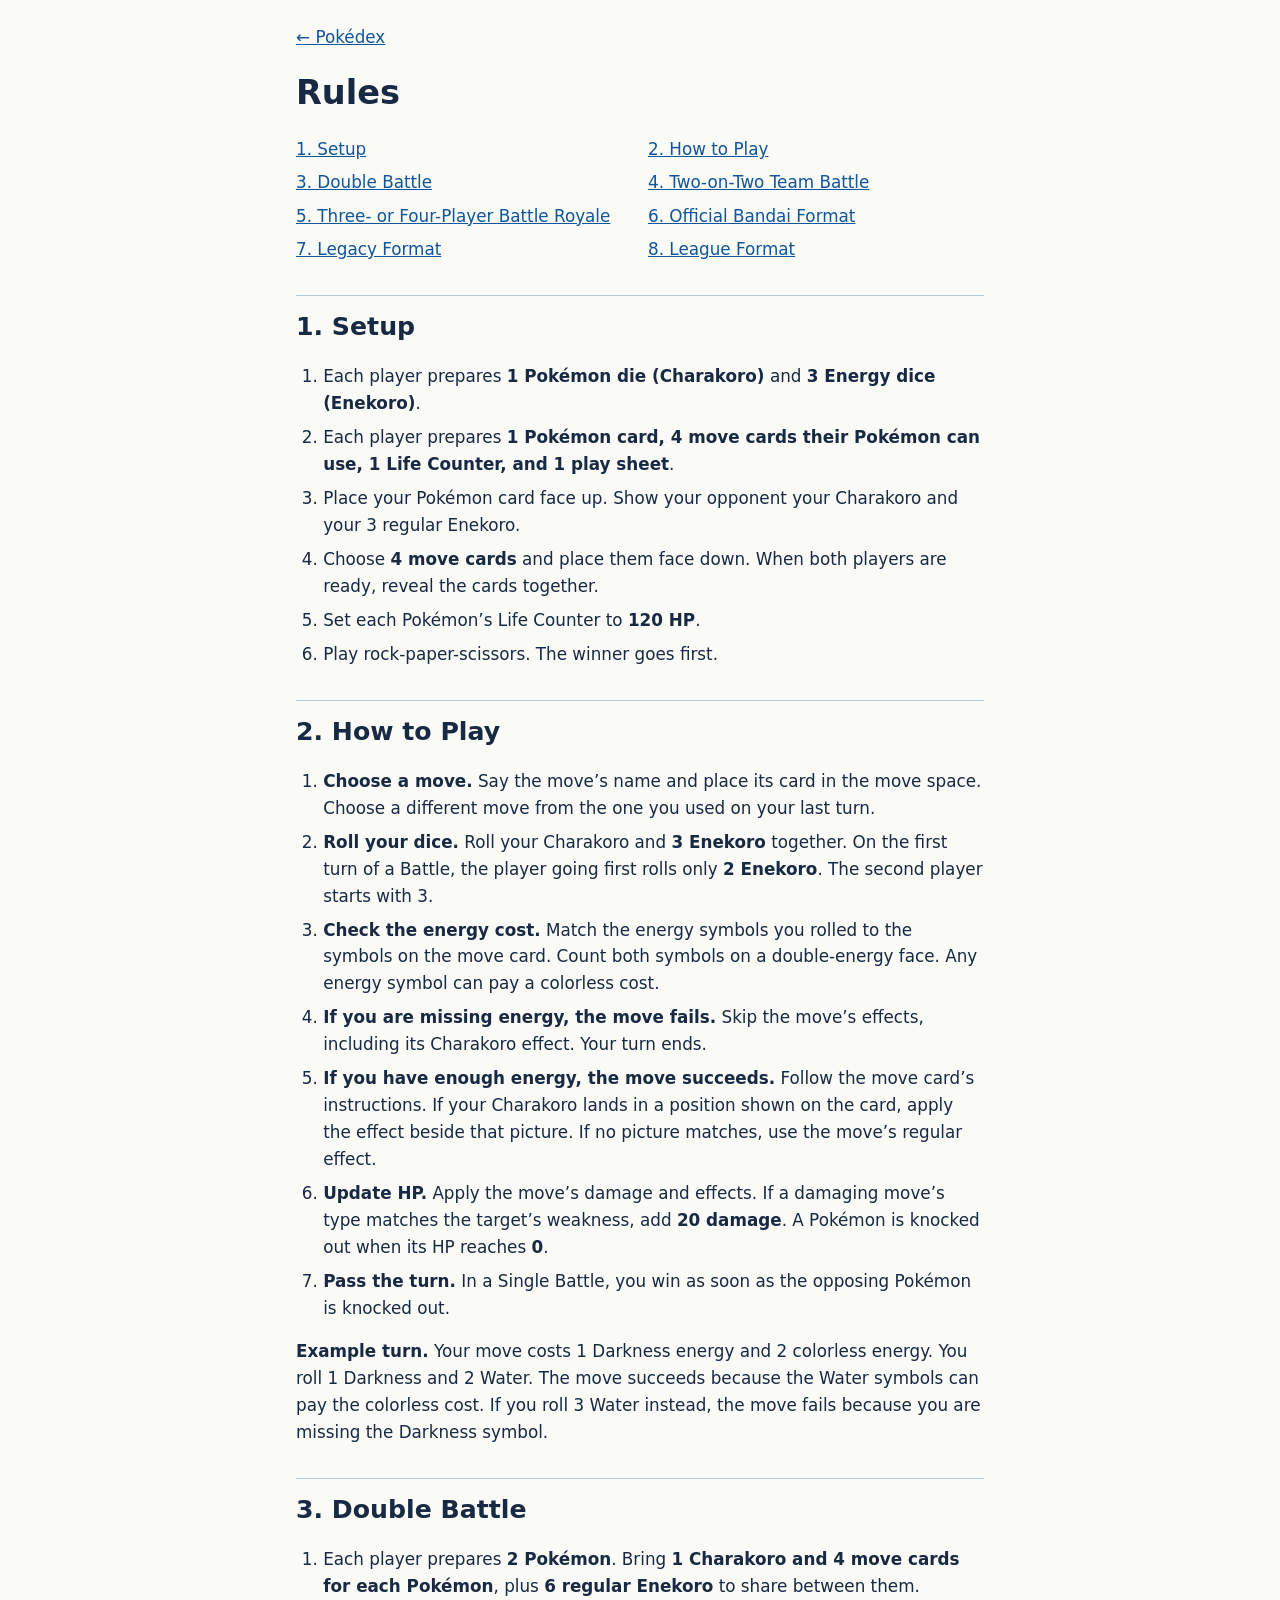
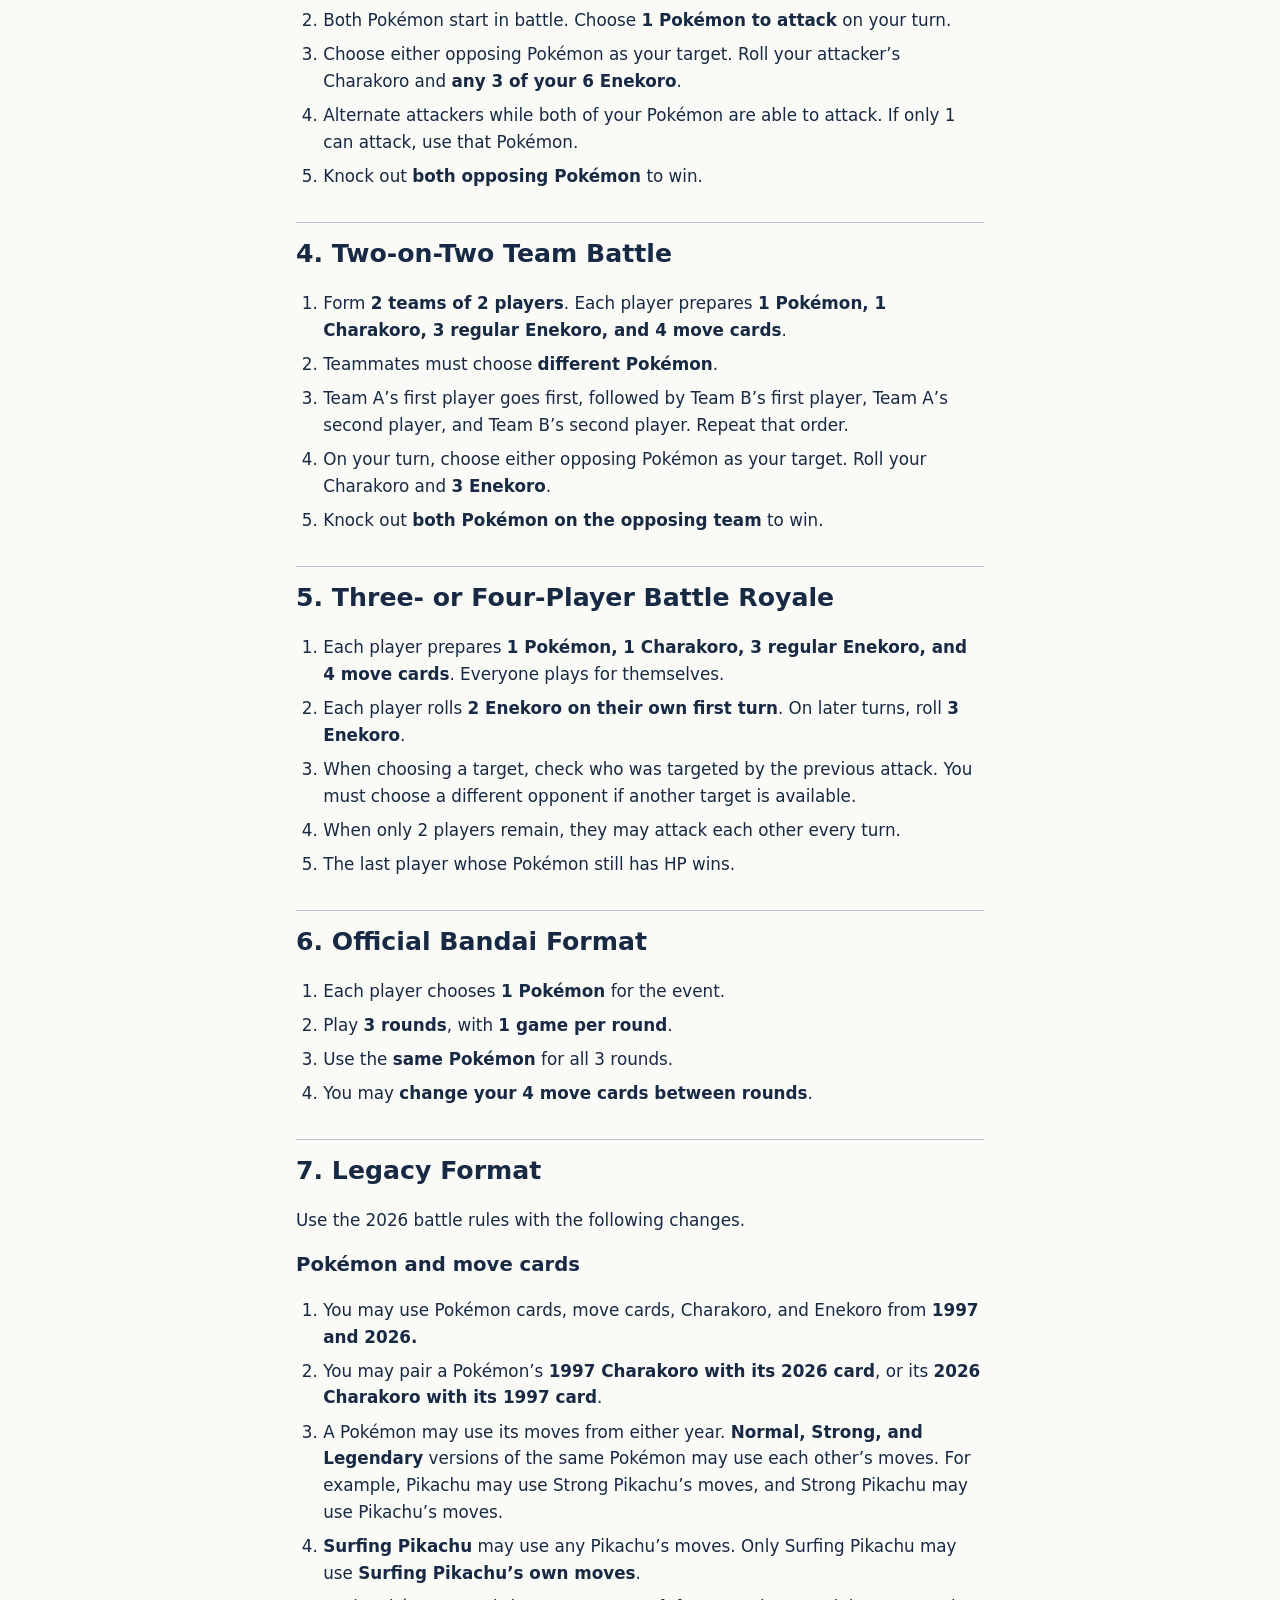
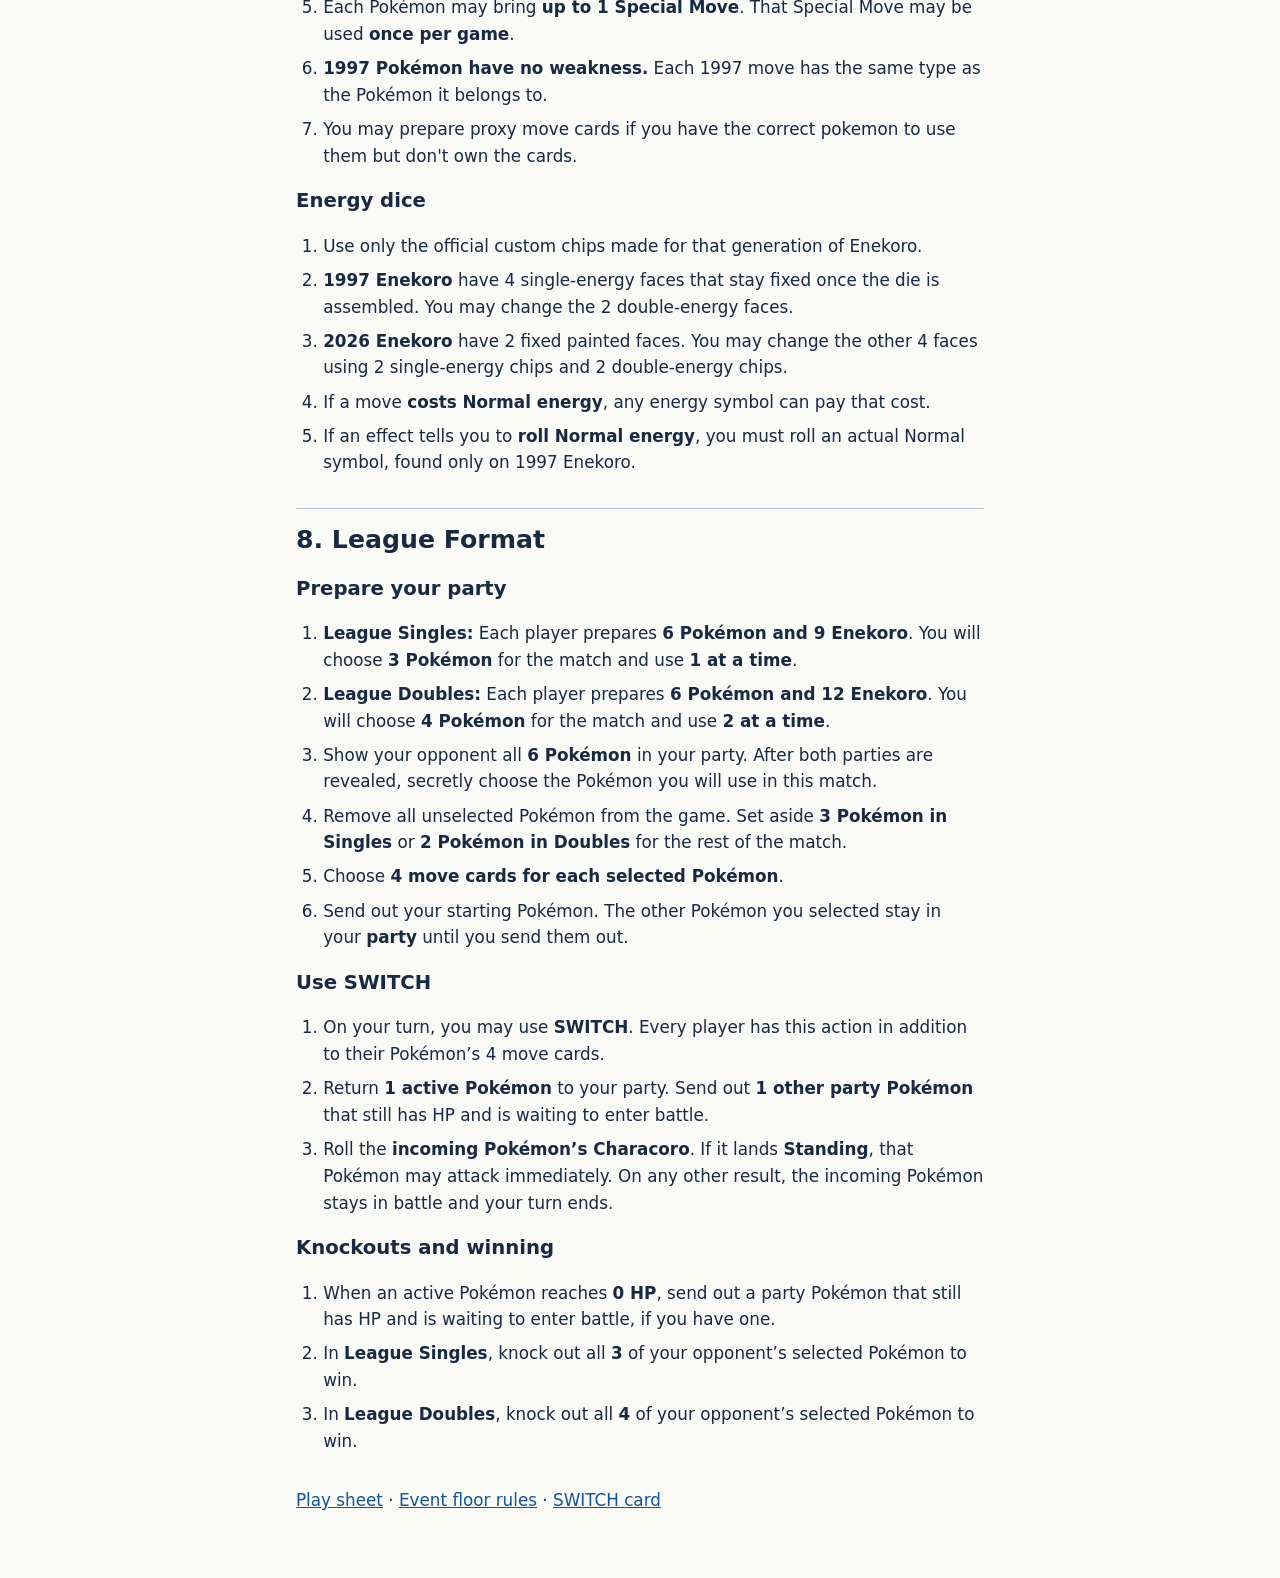
==== commit d6e6aeb3: "Rename Rules page and How to Play section" ====
--- a/rules.html
+++ b/rules.html
@@ -1,10 +1,10 @@
 <!doctype html>
-<html lang="en"><head><meta charset="utf-8"><meta name="viewport" content="width=device-width,initial-scale=1"><title>Plakoro Battle Rulebook</title>
+<html lang="en"><head><meta charset="utf-8"><meta name="viewport" content="width=device-width,initial-scale=1"><title>Rules</title>
 <style>*{box-sizing:border-box}body{margin:0;color:#172943;background:#fafaf6;font:1.05rem/1.6 system-ui,sans-serif}main{max-width:48rem;margin:auto;padding:1.5rem clamp(1rem,4vw,2.5rem) 4rem}a{color:#11559a}nav{display:grid;grid-template-columns:repeat(auto-fit,minmax(14rem,1fr));gap:.4rem 1rem}h1,h2,h3{line-height:1.2}h2{border-top:1px solid #b7c5d0;padding-top:1rem;margin-top:2rem}ol{padding-left:1.7rem}li{margin:.45rem 0}footer{margin-top:2rem}</style></head><body><main>
 <a href="./">← Pokédex</a>
-<h1>Plakoro Battle Rulebook</h1>
+<h1>Rules</h1>
 <nav aria-label="Contents"><a href="#setup">1. Setup</a>
-<a href="#turn">2. Turn Structure</a>
+<a href="#turn">2. How to Play</a>
 <a href="#double">3. Double Battle</a>
 <a href="#team">4. Two-on-Two Team Battle</a>
 <a href="#royale">5. Three- or Four-Player Battle Royale</a>
@@ -20,7 +20,7 @@
 <li>Set each Pokémon’s Life Counter to <strong>120 HP</strong>.</li>
 <li>Play rock-paper-scissors. The winner goes first.</li>
 </ol>
-<h2 id="turn">2. Turn Structure</h2>
+<h2 id="turn">2. How to Play</h2>
 <ol>
 <li><strong>Choose a move.</strong> Say the move’s name and place its card in the move space. Choose a different move from the one you used on your last turn.</li>
 <li><strong>Roll your dice.</strong> Roll your Charakoro and <strong>3 Enekoro</strong> together. On the first turn of a Battle, the player going first rolls only <strong>2 Enekoro</strong>. The second player starts with 3.</li>
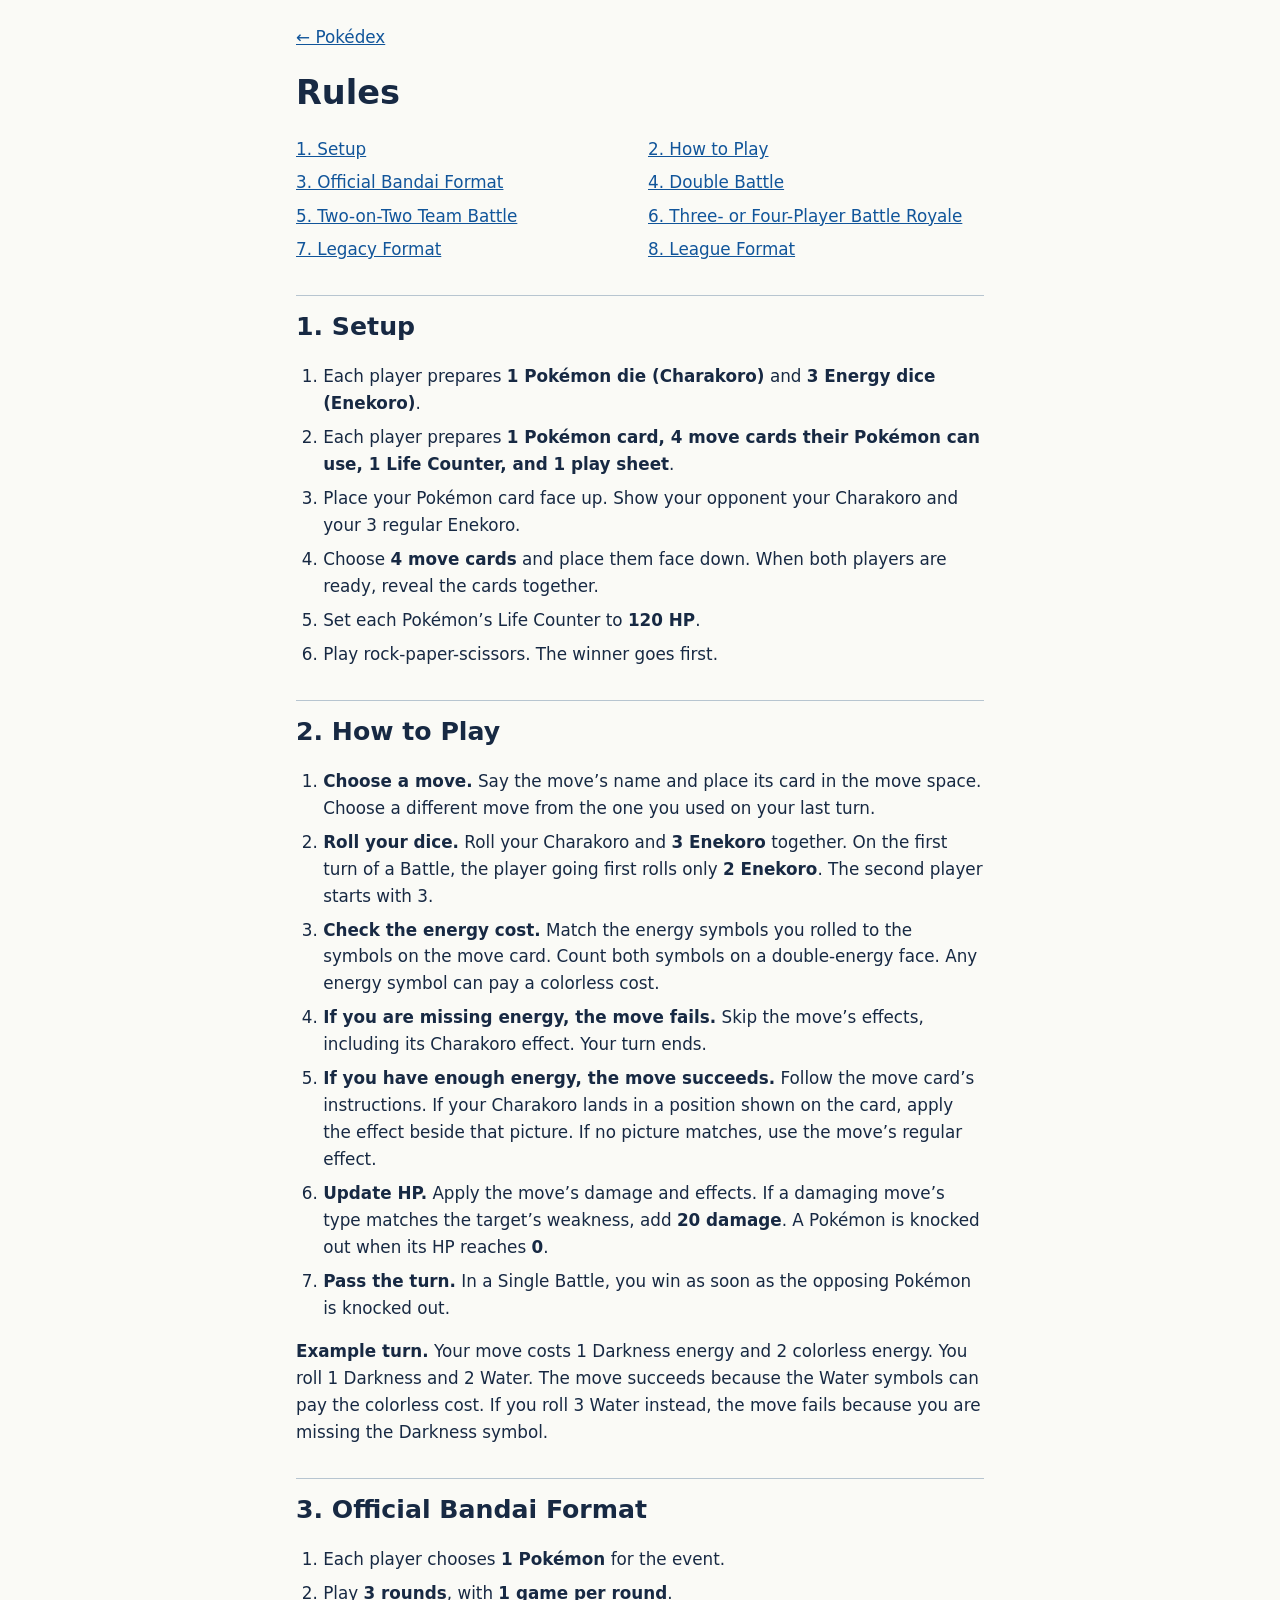
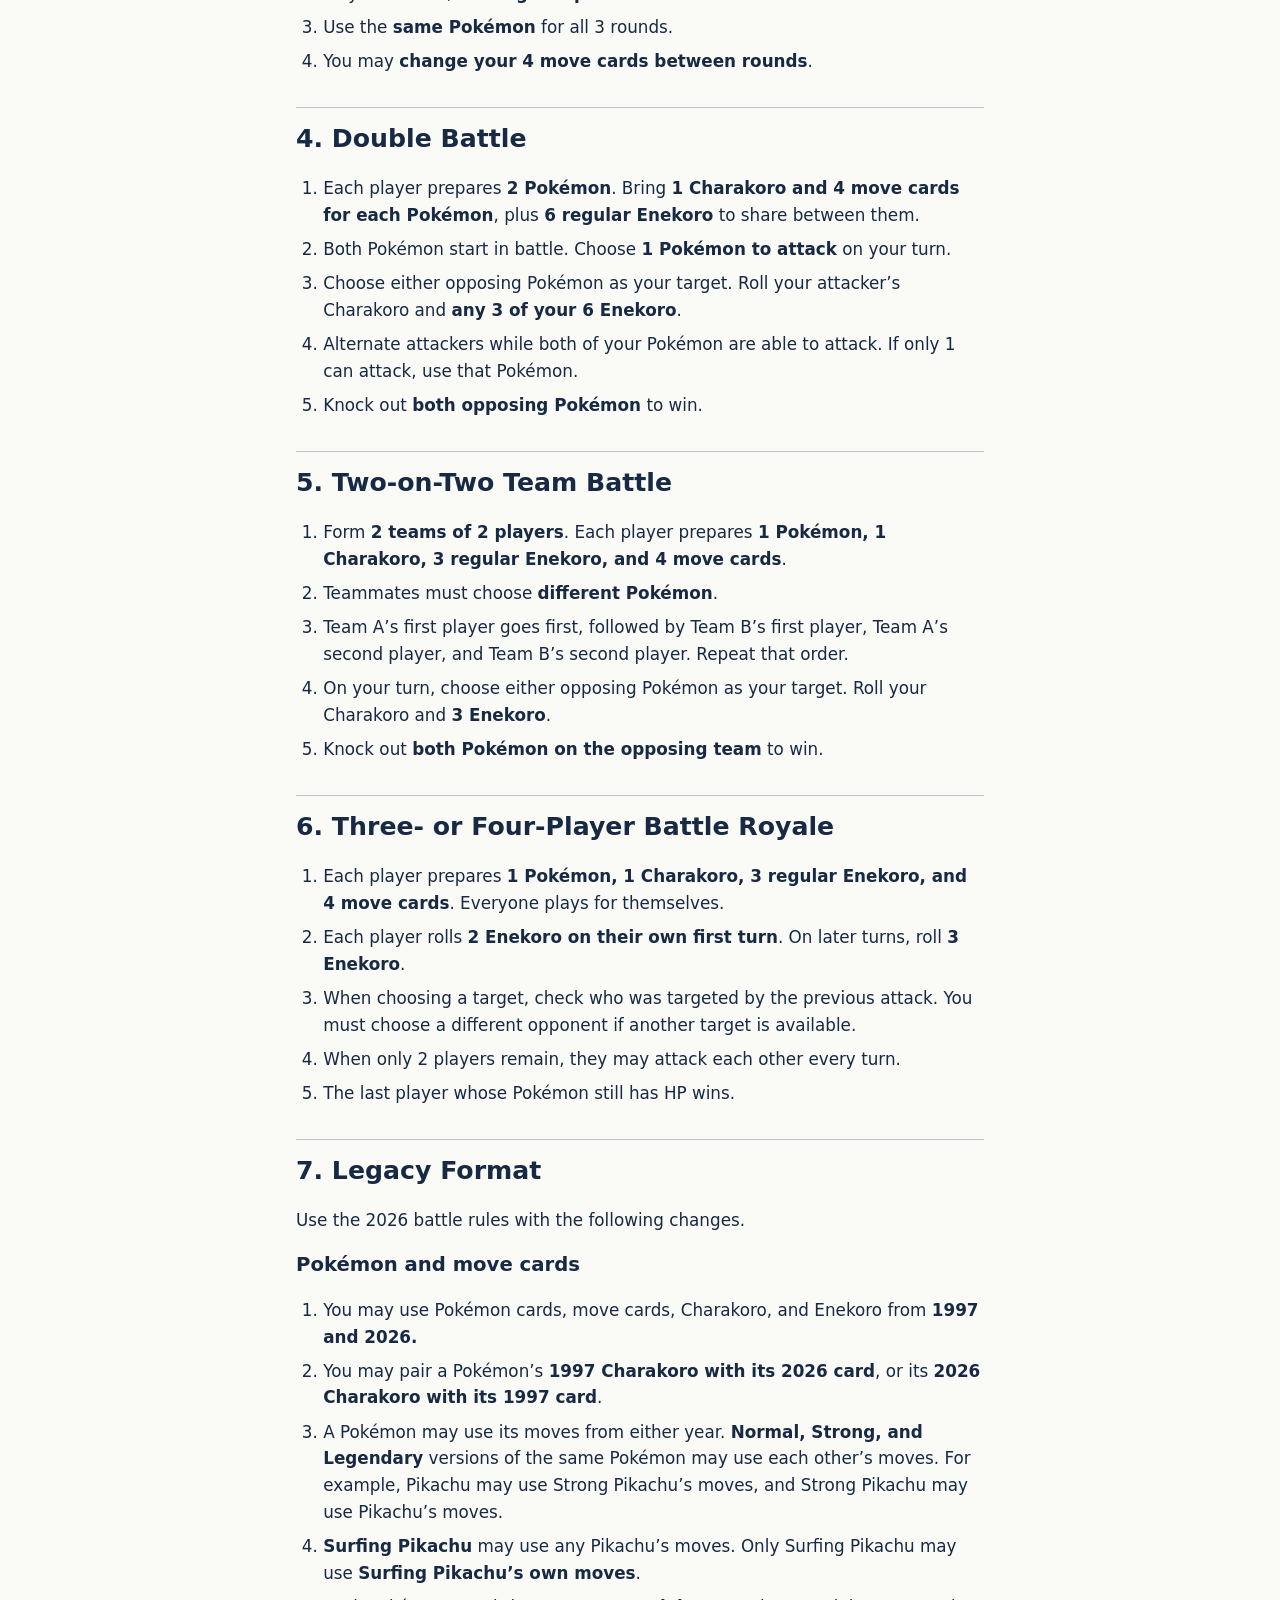
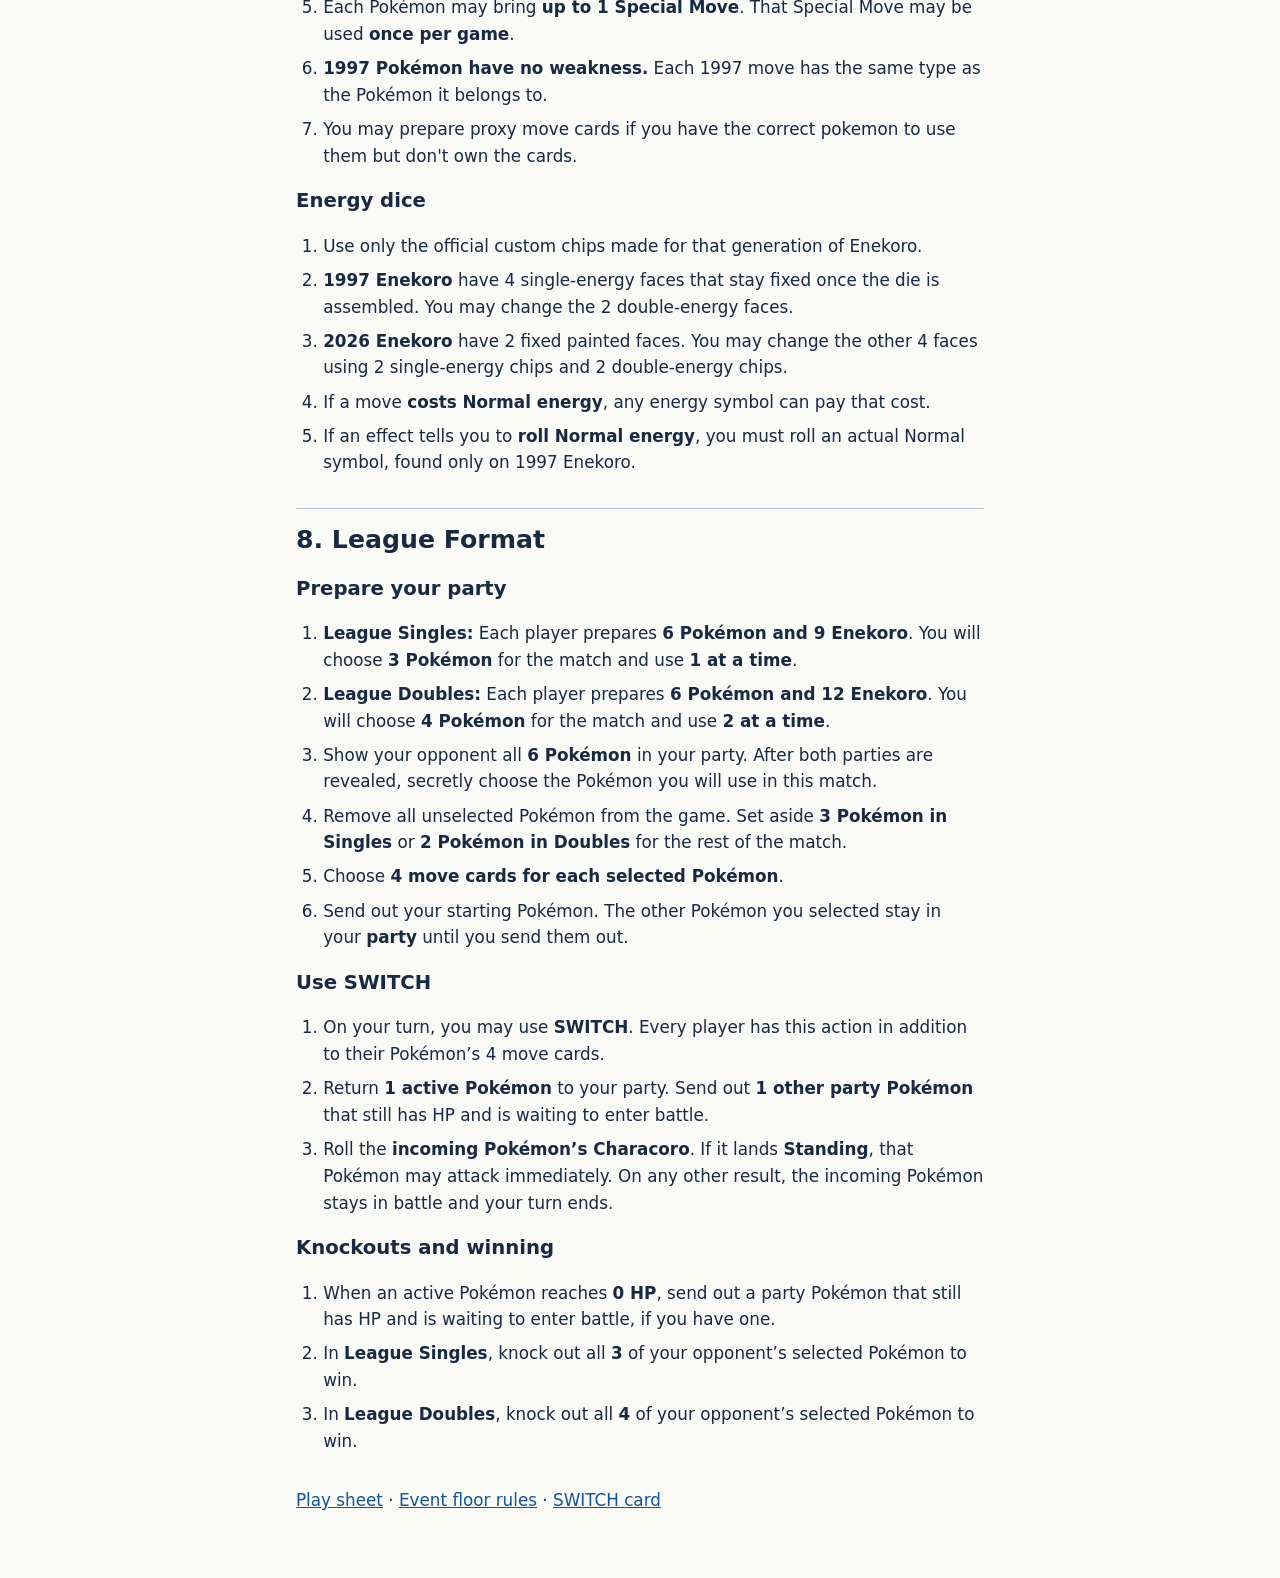
==== commit e66364aa: "Move Official Bandai Format to section 3" ====
--- a/rules.html
+++ b/rules.html
@@ -5,10 +5,10 @@
 <h1>Rules</h1>
 <nav aria-label="Contents"><a href="#setup">1. Setup</a>
 <a href="#turn">2. How to Play</a>
-<a href="#double">3. Double Battle</a>
-<a href="#team">4. Two-on-Two Team Battle</a>
-<a href="#royale">5. Three- or Four-Player Battle Royale</a>
-<a href="#official">6. Official Bandai Format</a>
+<a href="#official">3. Official Bandai Format</a>
+<a href="#double">4. Double Battle</a>
+<a href="#team">5. Two-on-Two Team Battle</a>
+<a href="#royale">6. Three- or Four-Player Battle Royale</a>
 <a href="#legacy">7. Legacy Format</a>
 <a href="#league">8. League Format</a></nav>
 <h2 id="setup">1. Setup</h2>
@@ -31,7 +31,14 @@
 <li><strong>Pass the turn.</strong> In a Single Battle, you win as soon as the opposing Pokémon is knocked out.</li>
 </ol>
 <p><strong>Example turn.</strong> Your move costs 1 Darkness energy and 2 colorless energy. You roll 1 Darkness and 2 Water. The move succeeds because the Water symbols can pay the colorless cost. If you roll 3 Water instead, the move fails because you are missing the Darkness symbol.</p>
-<h2 id="double">3. Double Battle</h2>
+<h2 id="official">3. Official Bandai Format</h2>
+<ol>
+<li>Each player chooses <strong>1 Pokémon</strong> for the event.</li>
+<li>Play <strong>3 rounds</strong>, with <strong>1 game per round</strong>.</li>
+<li>Use the <strong>same Pokémon</strong> for all 3 rounds.</li>
+<li>You may <strong>change your 4 move cards between rounds</strong>.</li>
+</ol>
+<h2 id="double">4. Double Battle</h2>
 <ol>
 <li>Each player prepares <strong>2 Pokémon</strong>. Bring <strong>1 Charakoro and 4 move cards for each Pokémon</strong>, plus <strong>6 regular Enekoro</strong> to share between them.</li>
 <li>Both Pokémon start in battle. Choose <strong>1 Pokémon to attack</strong> on your turn.</li>
@@ -39,7 +46,7 @@
 <li>Alternate attackers while both of your Pokémon are able to attack. If only 1 can attack, use that Pokémon.</li>
 <li>Knock out <strong>both opposing Pokémon</strong> to win.</li>
 </ol>
-<h2 id="team">4. Two-on-Two Team Battle</h2>
+<h2 id="team">5. Two-on-Two Team Battle</h2>
 <ol>
 <li>Form <strong>2 teams of 2 players</strong>. Each player prepares <strong>1 Pokémon, 1 Charakoro, 3 regular Enekoro, and 4 move cards</strong>.</li>
 <li>Teammates must choose <strong>different Pokémon</strong>.</li>
@@ -47,20 +54,13 @@
 <li>On your turn, choose either opposing Pokémon as your target. Roll your Charakoro and <strong>3 Enekoro</strong>.</li>
 <li>Knock out <strong>both Pokémon on the opposing team</strong> to win.</li>
 </ol>
-<h2 id="royale">5. Three- or Four-Player Battle Royale</h2>
+<h2 id="royale">6. Three- or Four-Player Battle Royale</h2>
 <ol>
 <li>Each player prepares <strong>1 Pokémon, 1 Charakoro, 3 regular Enekoro, and 4 move cards</strong>. Everyone plays for themselves.</li>
 <li>Each player rolls <strong>2 Enekoro on their own first turn</strong>. On later turns, roll <strong>3 Enekoro</strong>.</li>
 <li>When choosing a target, check who was targeted by the previous attack. You must choose a different opponent if another target is available.</li>
 <li>When only 2 players remain, they may attack each other every turn.</li>
 <li>The last player whose Pokémon still has HP wins.</li>
-</ol>
-<h2 id="official">6. Official Bandai Format</h2>
-<ol>
-<li>Each player chooses <strong>1 Pokémon</strong> for the event.</li>
-<li>Play <strong>3 rounds</strong>, with <strong>1 game per round</strong>.</li>
-<li>Use the <strong>same Pokémon</strong> for all 3 rounds.</li>
-<li>You may <strong>change your 4 move cards between rounds</strong>.</li>
 </ol>
 <h2 id="legacy">7. Legacy Format</h2>
 <p>Use the 2026 battle rules with the following changes.</p>
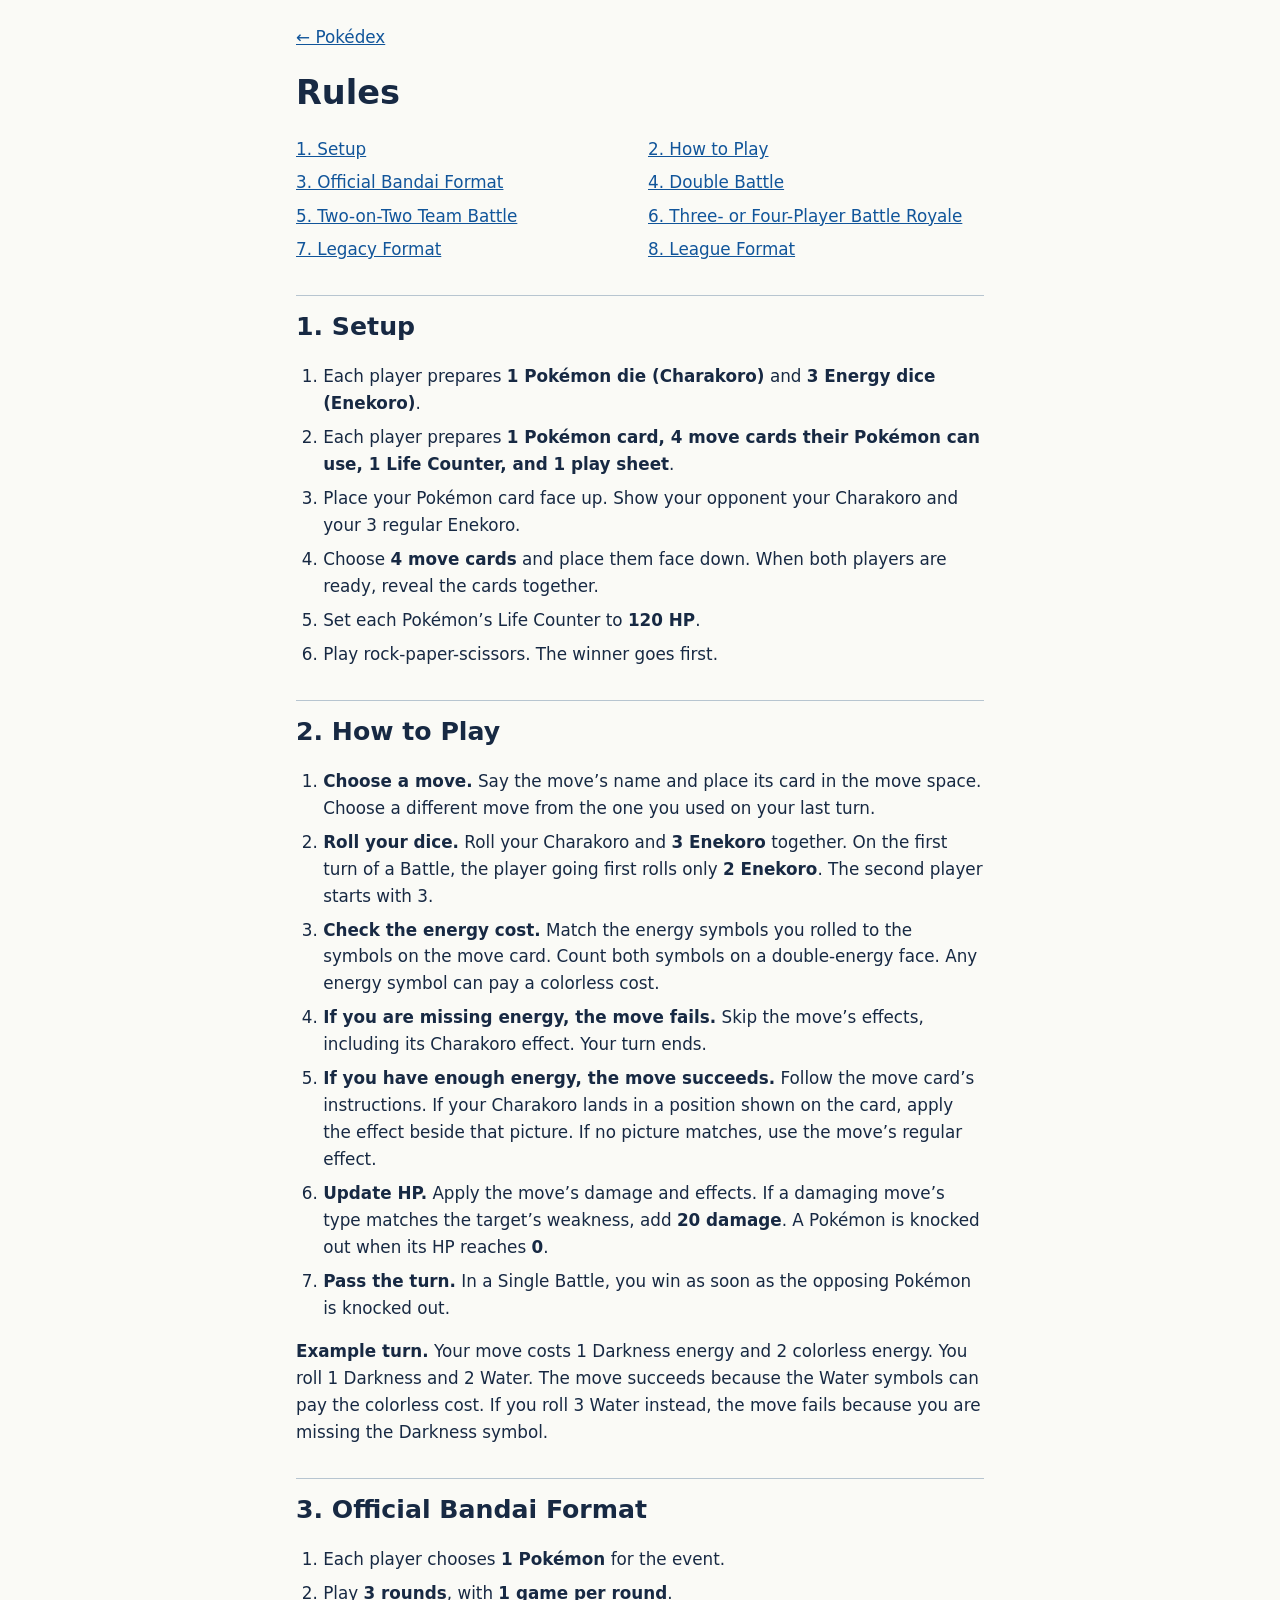
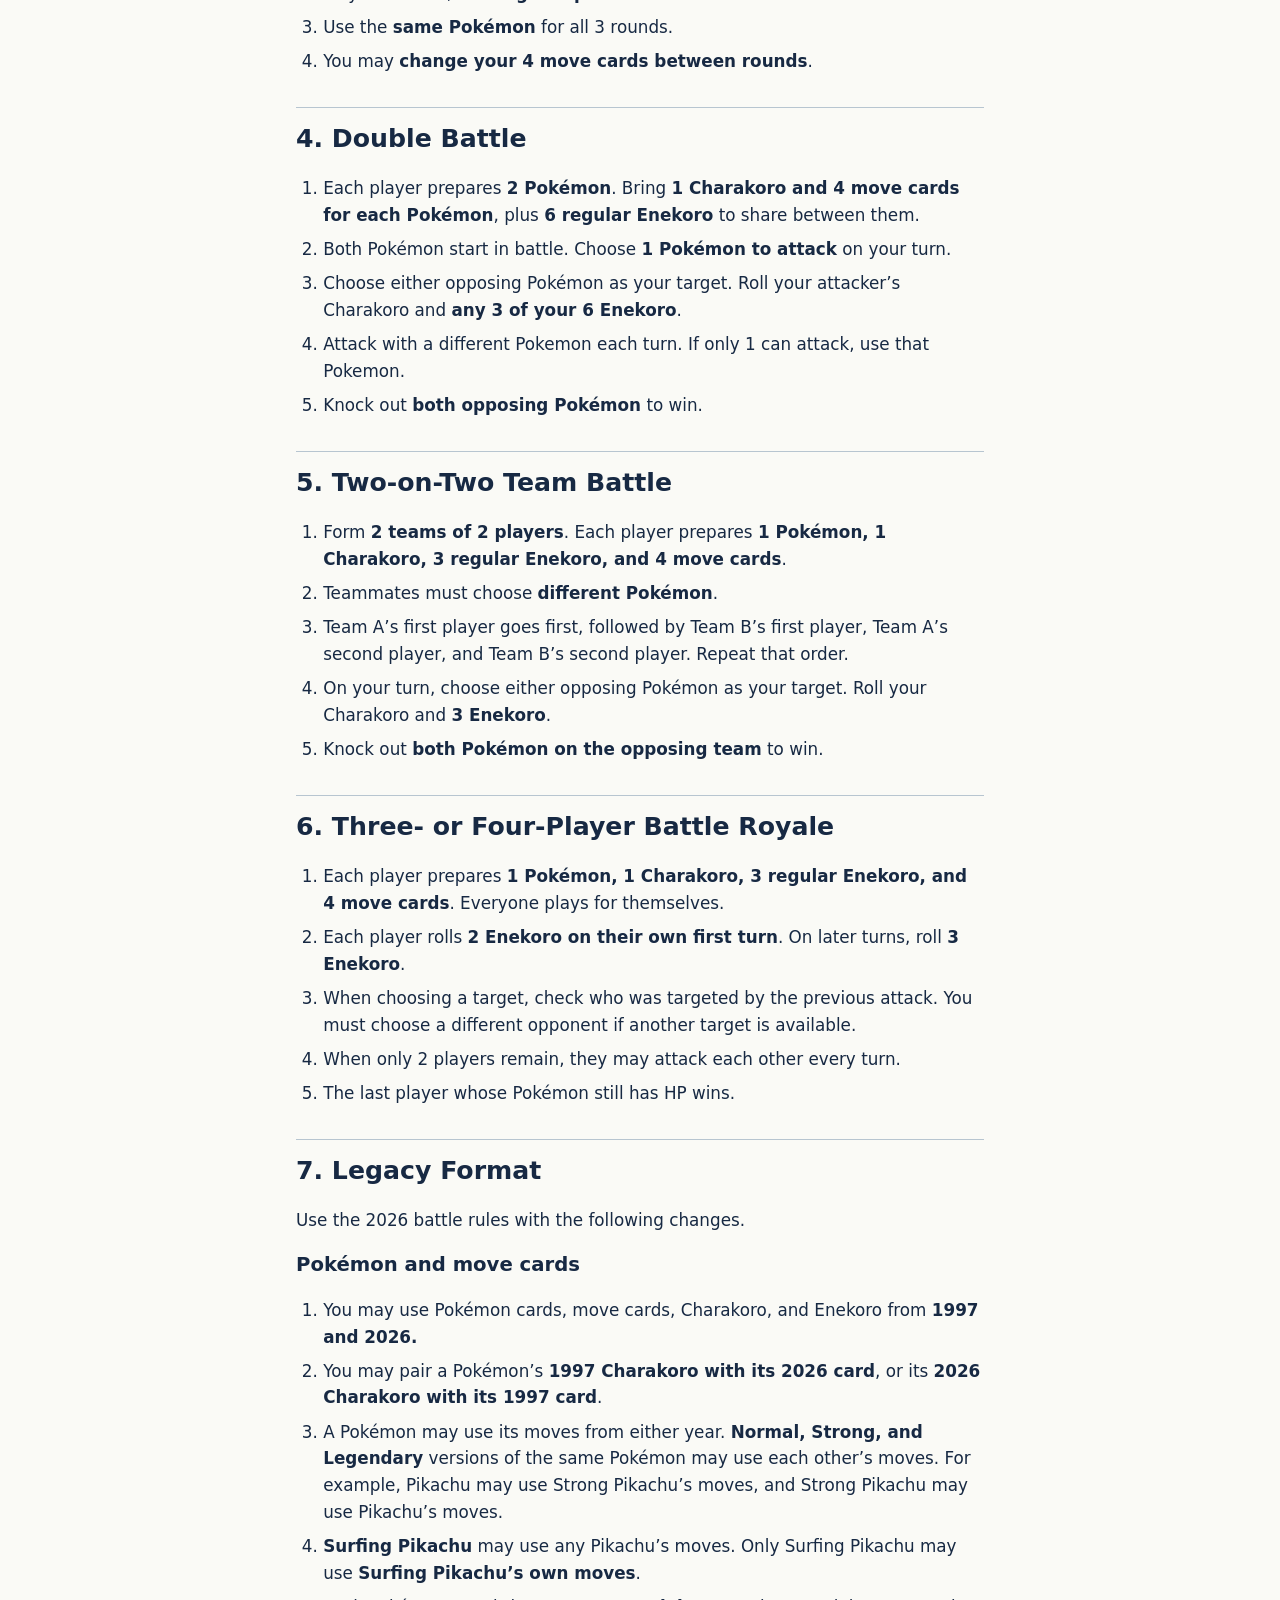
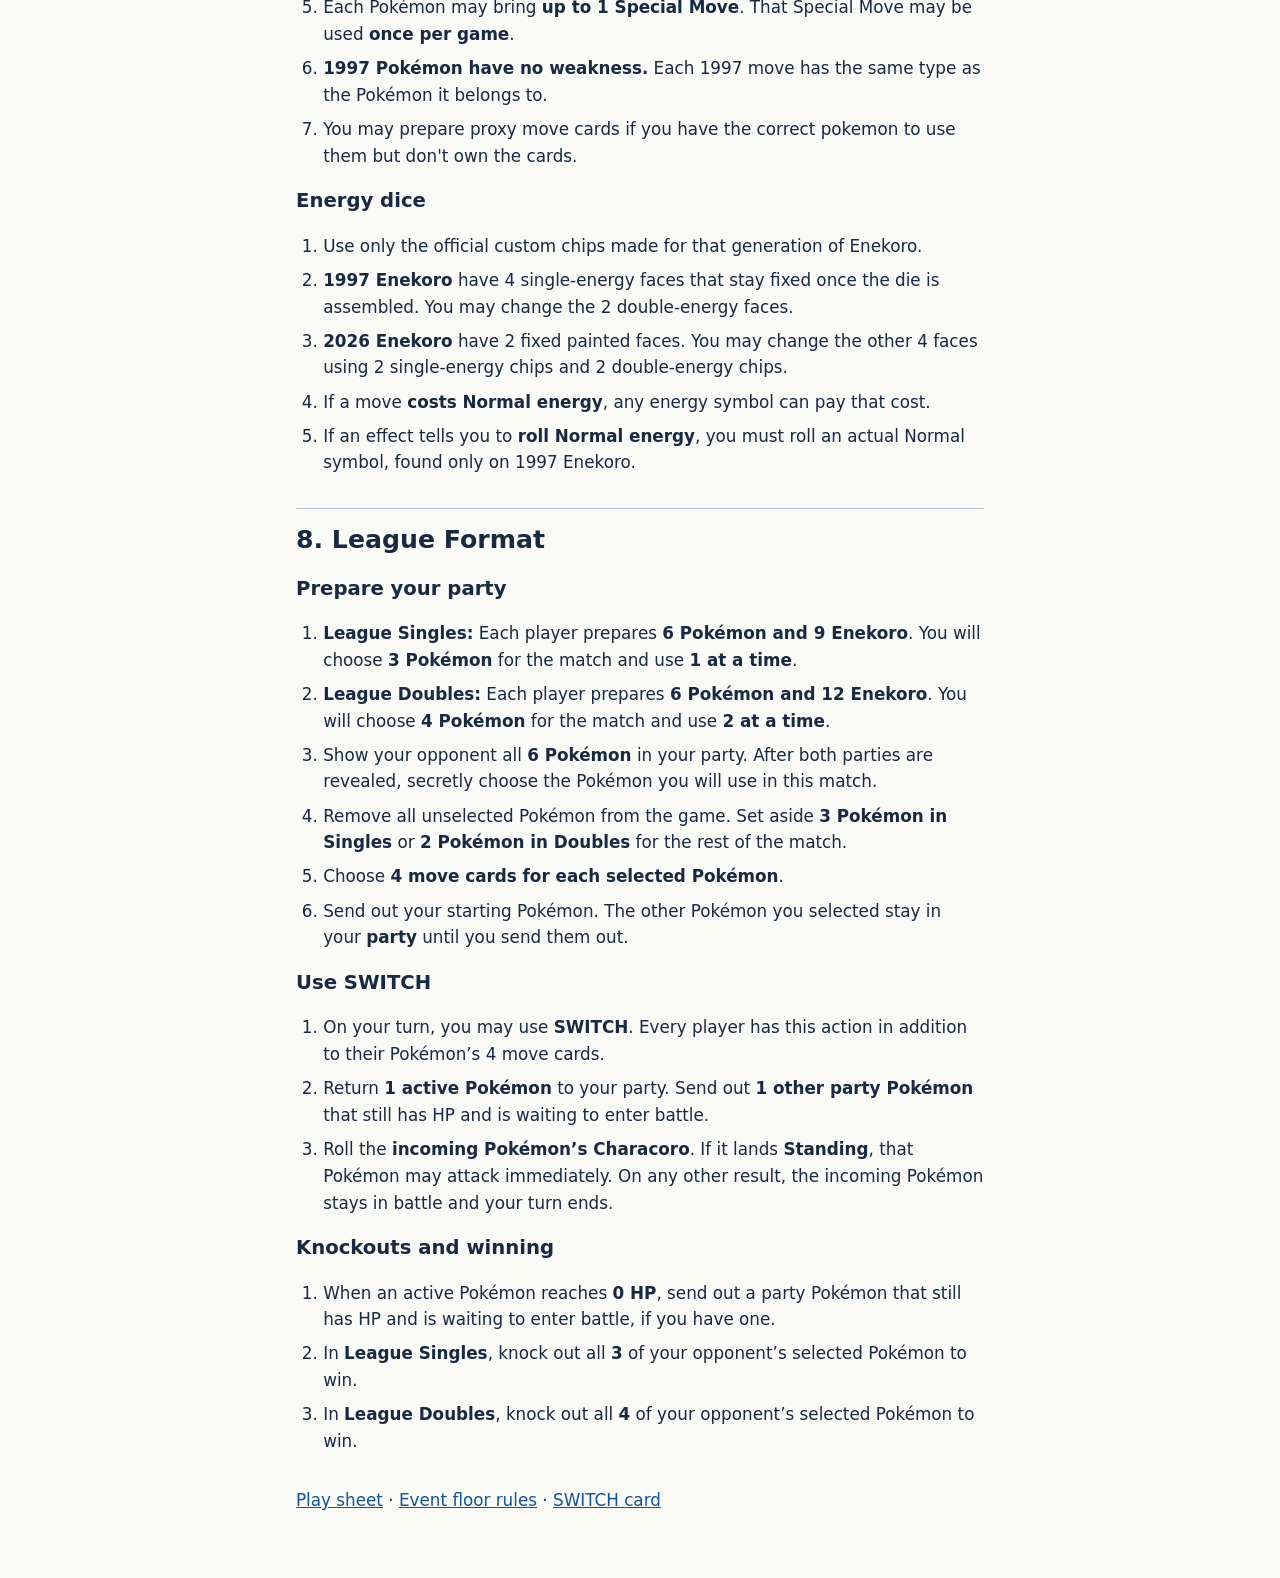
==== commit 4388fb4d: "Clarify alternating attackers in Double Battle" ====
--- a/rules.html
+++ b/rules.html
@@ -43,7 +43,7 @@
 <li>Each player prepares <strong>2 Pokémon</strong>. Bring <strong>1 Charakoro and 4 move cards for each Pokémon</strong>, plus <strong>6 regular Enekoro</strong> to share between them.</li>
 <li>Both Pokémon start in battle. Choose <strong>1 Pokémon to attack</strong> on your turn.</li>
 <li>Choose either opposing Pokémon as your target. Roll your attacker’s Charakoro and <strong>any 3 of your 6 Enekoro</strong>.</li>
-<li>Alternate attackers while both of your Pokémon are able to attack. If only 1 can attack, use that Pokémon.</li>
+<li>Attack with a different Pokemon each turn. If only 1 can attack, use that Pokemon.</li>
 <li>Knock out <strong>both opposing Pokémon</strong> to win.</li>
 </ol>
 <h2 id="team">5. Two-on-Two Team Battle</h2>
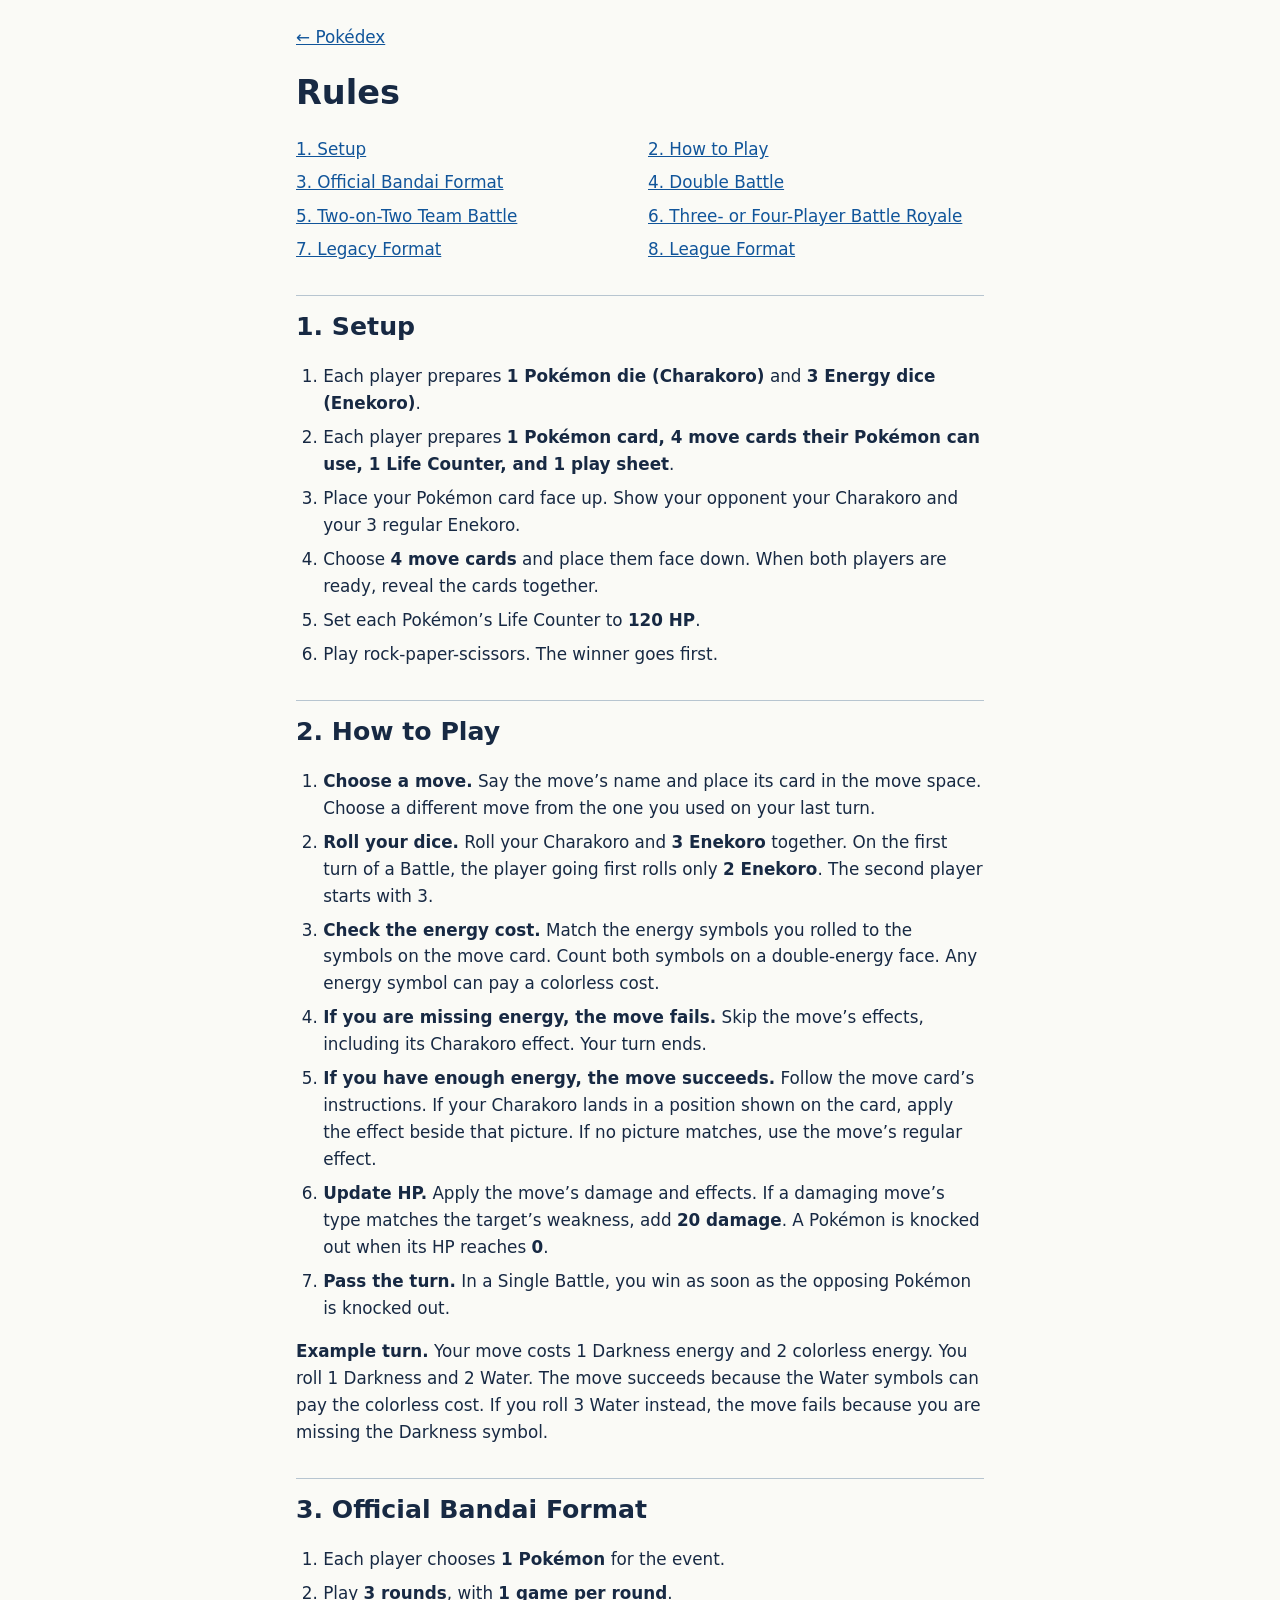
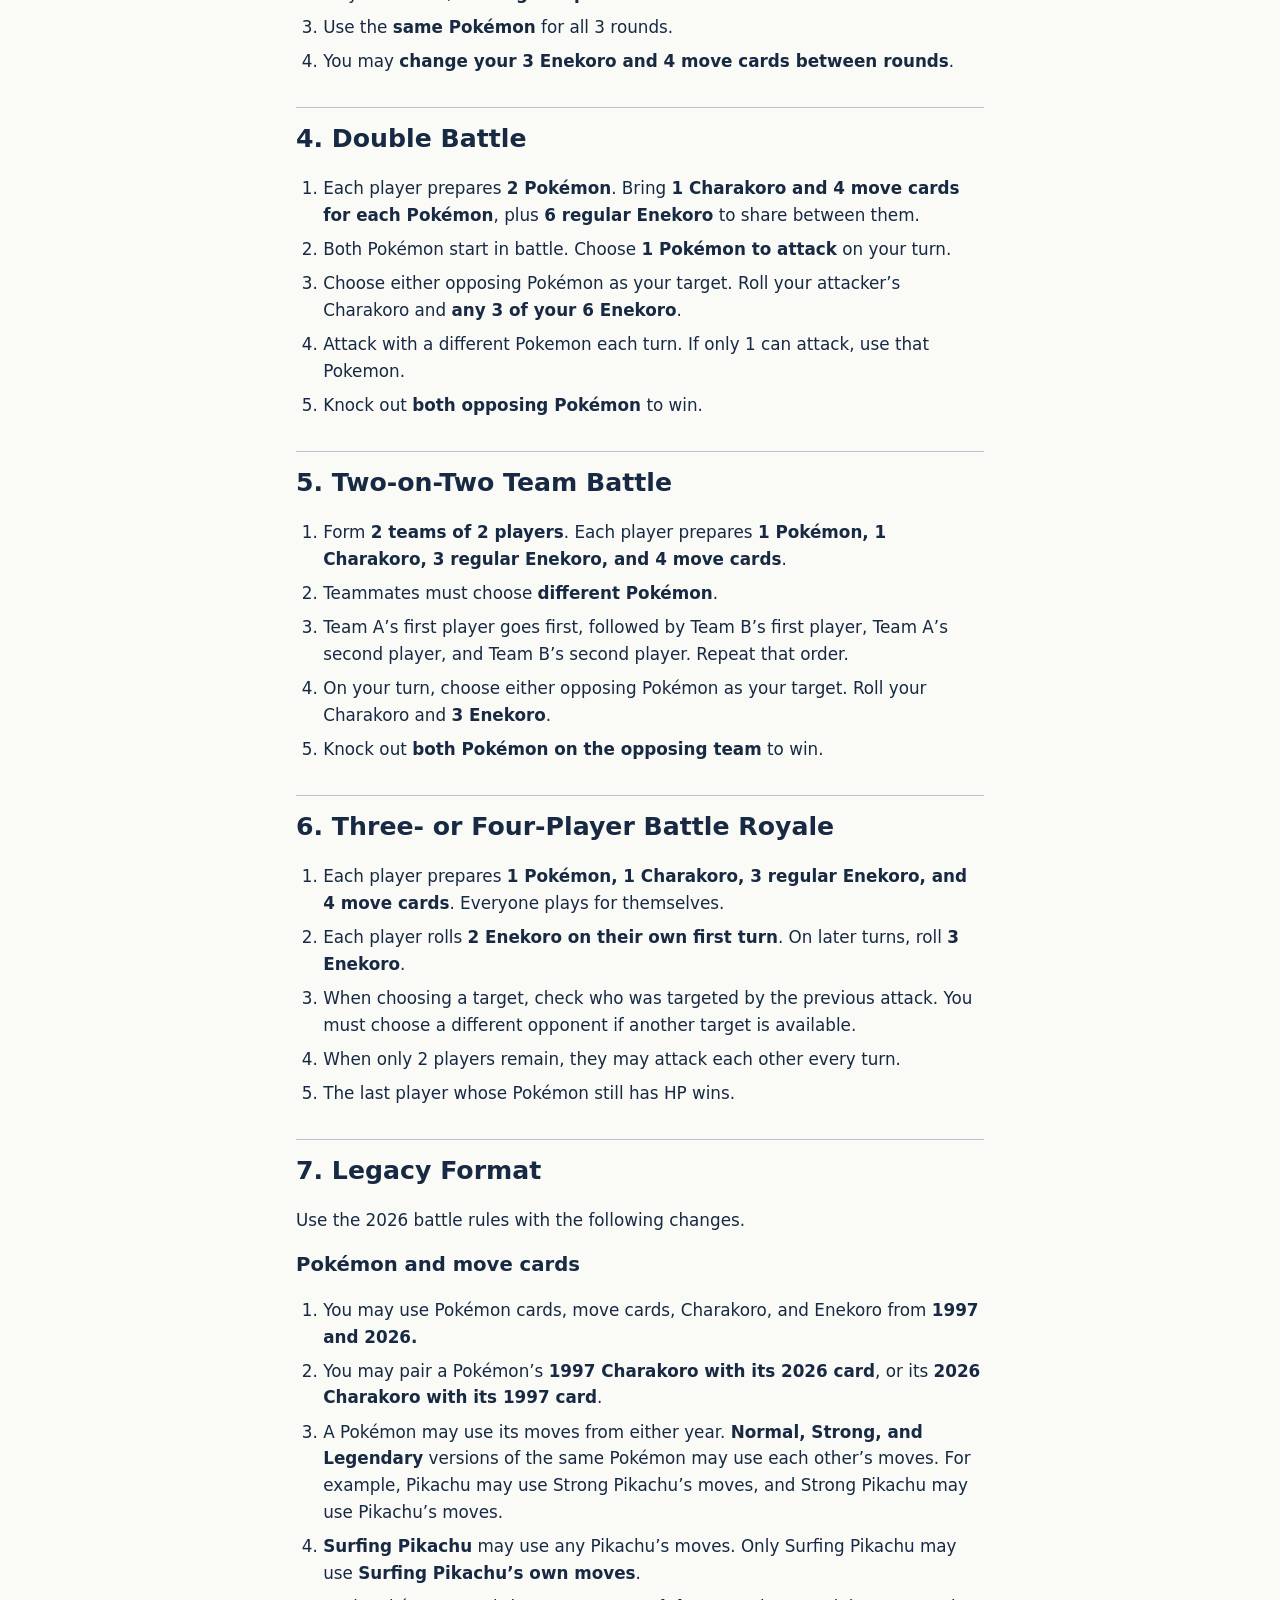
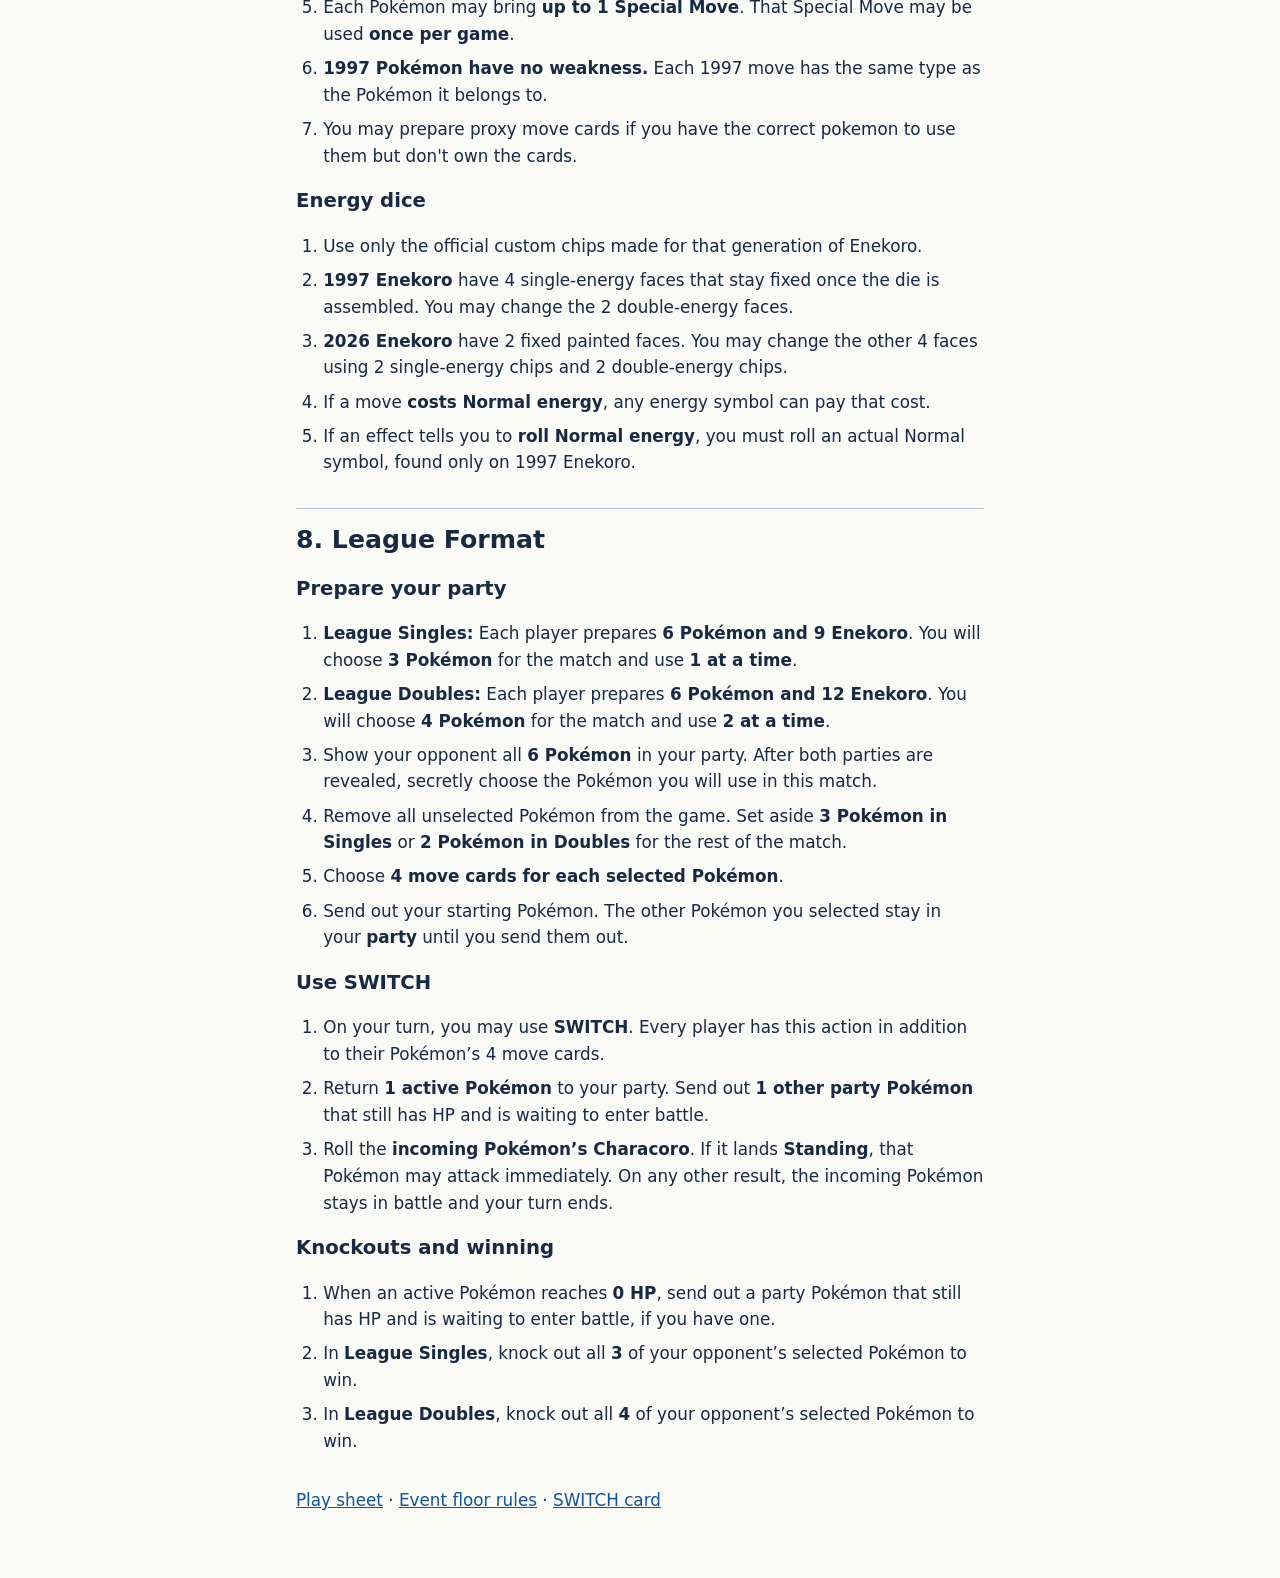
==== commit 383c938e: "Allow changing three Enekoro between rounds" ====
--- a/rules.html
+++ b/rules.html
@@ -36,7 +36,7 @@
 <li>Each player chooses <strong>1 Pokémon</strong> for the event.</li>
 <li>Play <strong>3 rounds</strong>, with <strong>1 game per round</strong>.</li>
 <li>Use the <strong>same Pokémon</strong> for all 3 rounds.</li>
-<li>You may <strong>change your 4 move cards between rounds</strong>.</li>
+<li>You may <strong>change your 3 Enekoro and 4 move cards between rounds</strong>.</li>
 </ol>
 <h2 id="double">4. Double Battle</h2>
 <ol>
